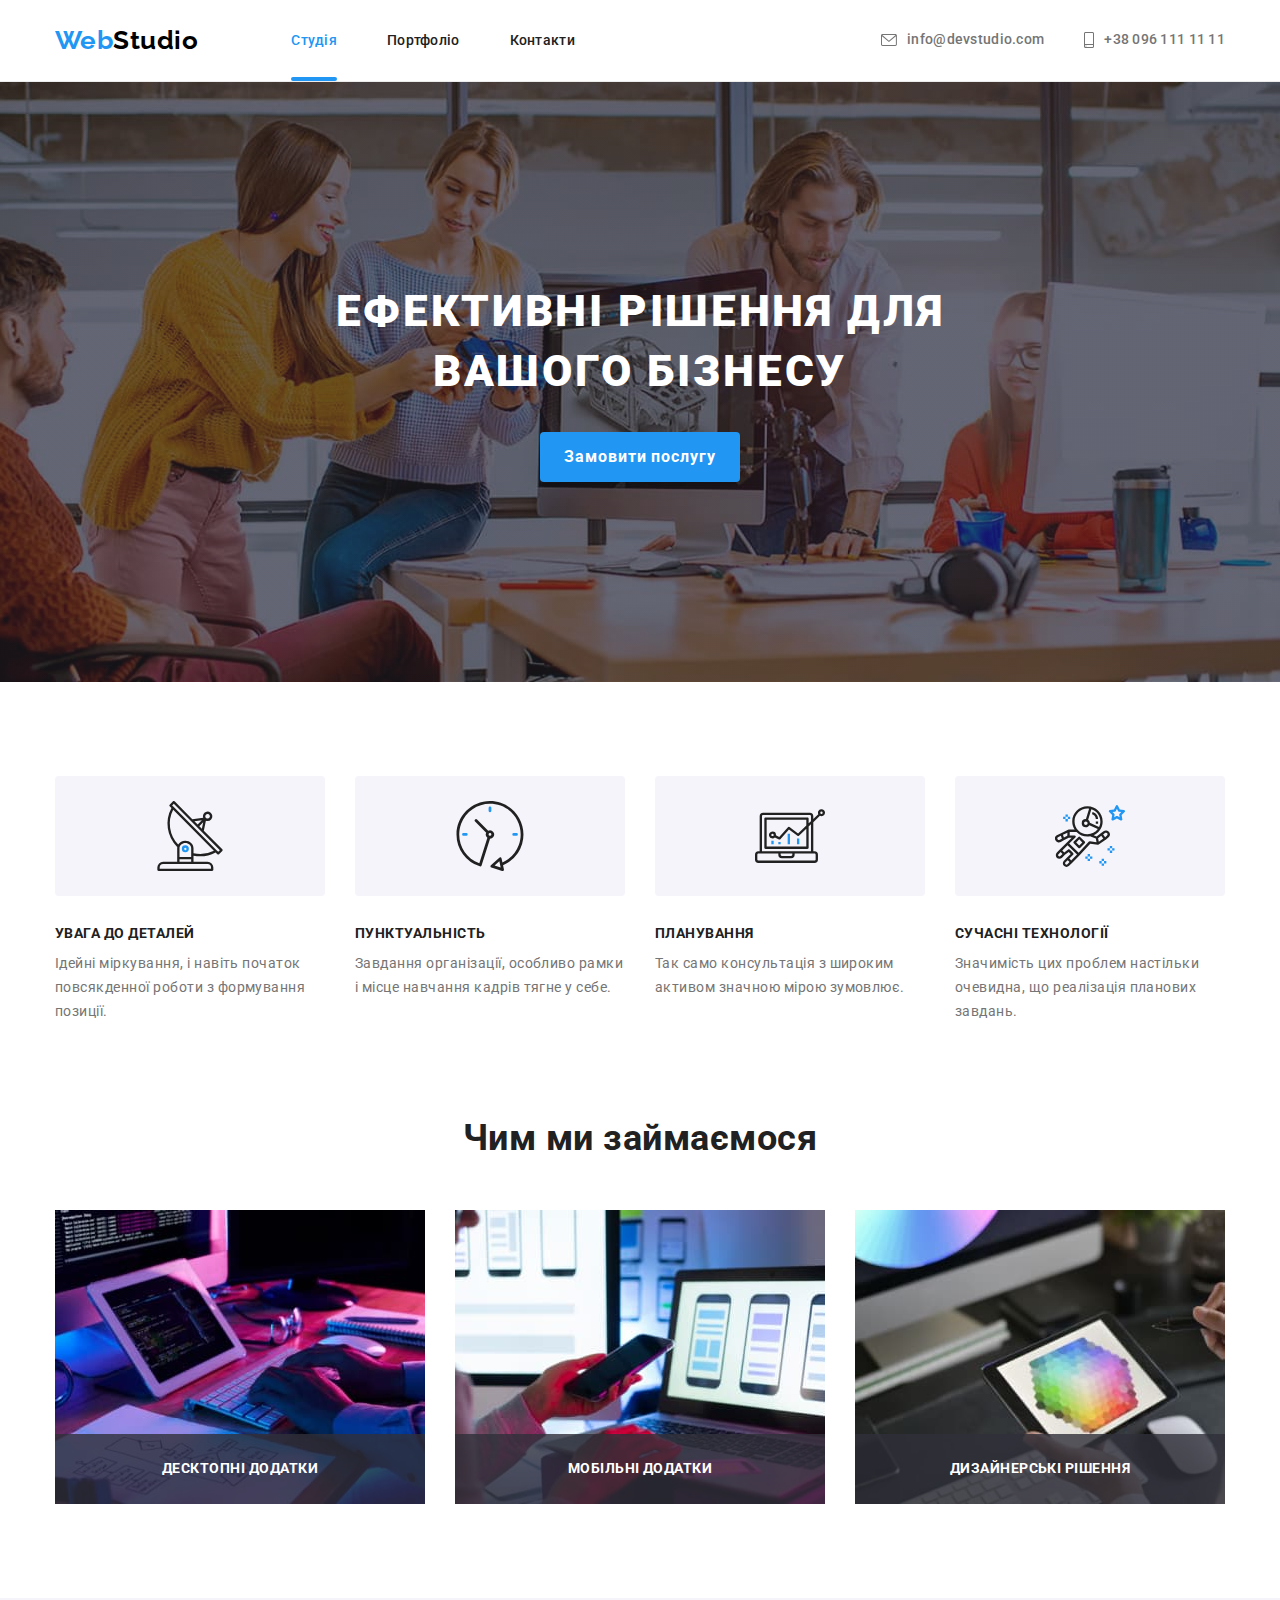
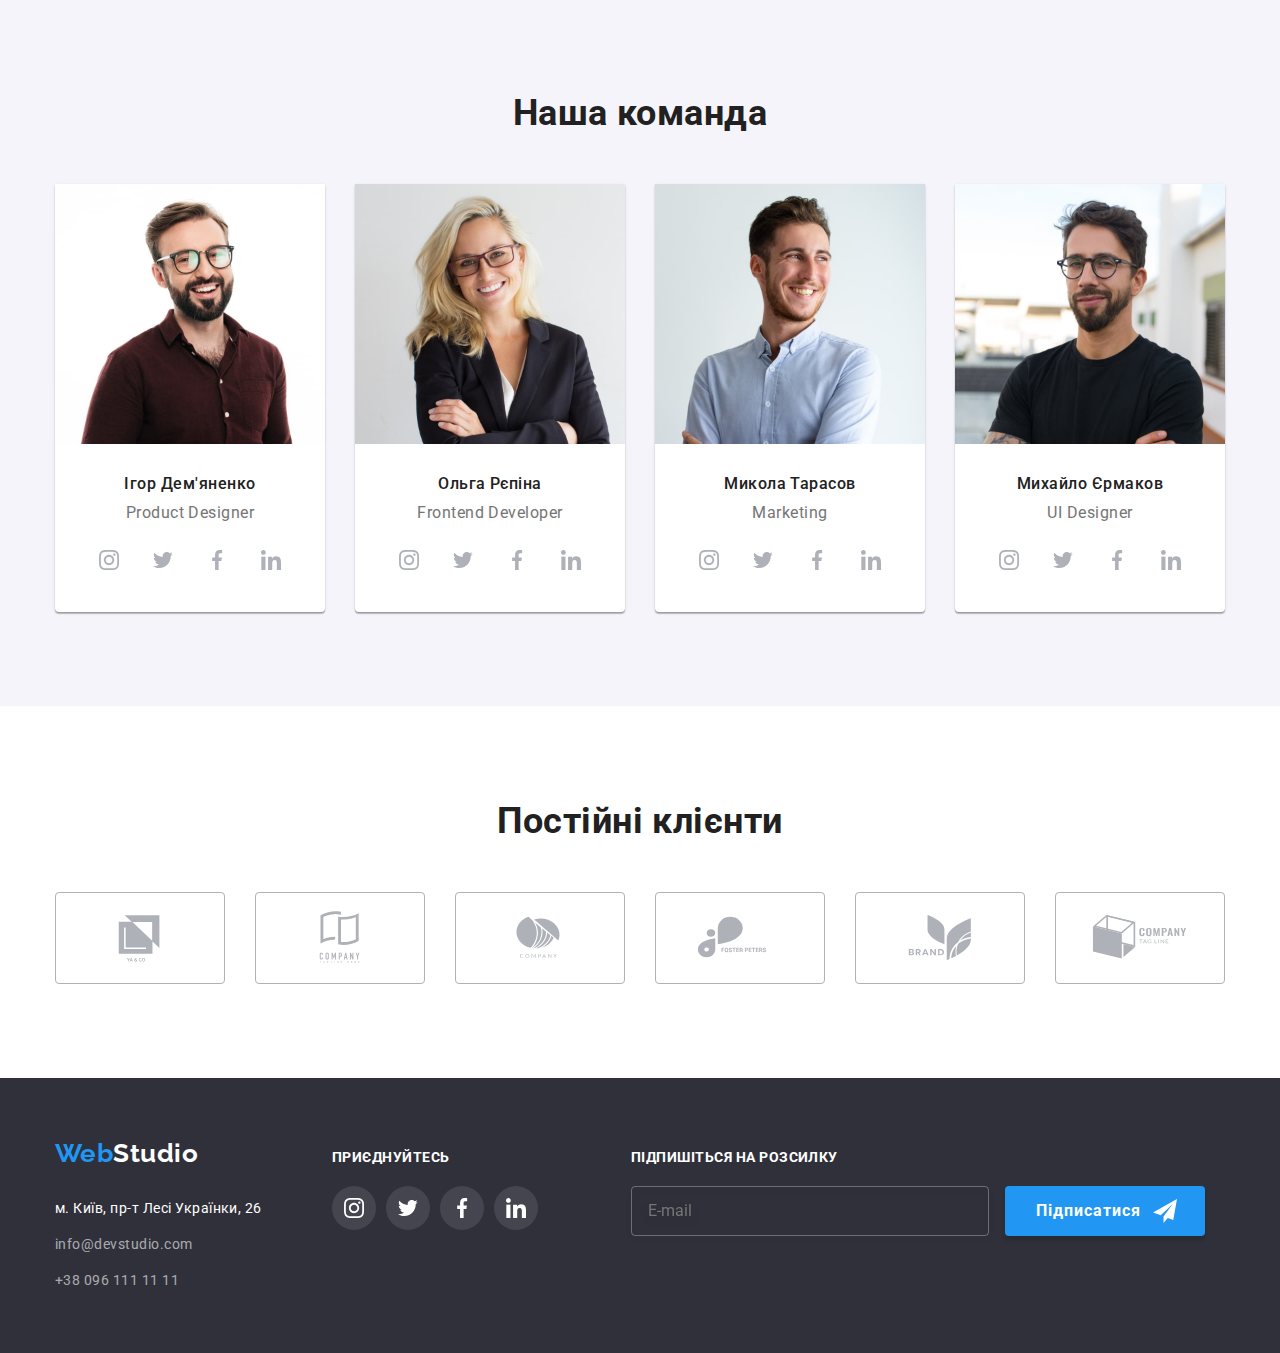
==== index.html @ ebb5742d "Initial commit" ====
<!DOCTYPE html>
<html lang="uk">
  <head>
    <meta charset="UTF-8" />
    <meta http-equiv="X-UA-Compatible" content="IE=edge" />
    <meta name="viewport" content="width=device-width, initial-scale=1.0" />
    <title>WebStudio</title>
    <link
      href="https://fonts.googleapis.com/css2?family=Raleway:wght@700&family=Roboto:wght@400;500;700;900&display=swap"
      rel="stylesheet"
    />
    <link
      rel="stylesheet"
      href="https://cdnjs.cloudflare.com/ajax/libs/modern-normalize/1.1.0/modern-normalize.min.css"
    />
    <link rel="stylesheet" href="./CSS/styles.css" />
  </head>

  <body>
    <!--Шапка сайту-->
    <header class="page-header">
      <div class="container main-nav">
        <!-- Навігація -->
        <nav class="header-nav">
          <a href="./index.html" lang="en" class="logo-header"
            ><span class="logo-Web">Web</span>Studio</a
          >
          <ul class="site-nav list">
            <li class="site-nav-item">
              <a href="./index.html" class="link current">Студія</a>
            </li>
            <li class="site-nav-item">
              <a href="./portfolio.html" class="link">Портфоліо</a>
            </li>
            <li class="site-nav-item"><a href="#" class="link">Контакти</a></li>
          </ul>
        </nav>

        <!-- Контакти -->
        <ul class="contacts-nav list">
          <li class="contacts-nav-item">
            <a href="mailto:info@devstudio.com" class="contacts-link link">
              <svg width="16" height="12" class="envelope-svg">
                <use href="./images/icons.svg#icon-envelope-hover"></use>
              </svg>
              info@devstudio.com
            </a>
          </li>
          <li class="contacts-nav-item">
            <a href="tel:+380961111111" class="contacts-link link">
              <svg width="10" height="16" class="smartphone-svg">
                <use href="./images/icons.svg#icon-smartphone"></use>
              </svg>
              +38 096 111 11 11</a
            >
          </li>
        </ul>
      </div>
    </header>

    <main>
      <!--Секція hero-->
      <section class="hero">
        <h1 class="hero-title">Ефективні рішення для вашого бізнесу</h1>
        <button type="button" class="hero-btn" data-modal-open>
          Замовити послугу
        </button>
        <!-- Модалка -->
        <div class="backdrop is-hidden" data-modal>
          <div class="modal">
            <button type="button" class="btn-close" data-modal-close>
              <svg class="btn-close-svg">
                <use href="./images/icons.svg#icon-close-black"></use>
              </svg>
            </button>
            <b class="form-title">Залиште свої дані, ми вам передзвонимо</b>
            <form class="request-form">
              <label class="form-field">
                <span class="form-subtitle">Ім'я</span>
                <input type="text" class="form-area" name="name" />
                <svg class="form-svg">
                  <use href="./images/icons.svg#icon-person"></use>
                </svg>
              </label>

              <label class="form-field">
                <span class="form-subtitle">Телефон</span>
                <input type="tel" class="form-area" name="tel" />
                <svg class="form-svg">
                  <use href="./images/icons.svg#icon-phone"></use>
                </svg>
              </label>

              <label class="form-field">
                <span class="form-subtitle">Пошта</span>
                <input type="email" class="form-area" name="email" />
                <svg class="form-svg">
                  <use href="./images/icons.svg#icon-email"></use>
                </svg>
              </label>

              <label class="form-field-comment">
                <span class="form-subtitle">Коментар</span>
                <textarea
                  name="comment"
                  rows="8"
                  placeholder="Введіть текст"
                  class="form-comment"
                ></textarea>
              </label>

              <label class="form-field-consent">
                <input
                  type="checkbox"
                  name="checkbox"
                  class="checkbox"
                  value="consent"
                />
                <svg class="checkbox-svg">
                  <use href="./images/icons.svg#icon-check"></use>
                </svg>

                <span class="consent-text"
                  >Погоджуюся з розсилкою та приймаю&nbsp;
                  <a href="#">Умови договору</a>
                </span>
              </label>
              <button type="submit" class="form-btn">Відправити</button>
            </form>
          </div>
        </div>
      </section>

      <!--Секція особливості-->
      <section class="section-features">
        <div class="container">
          <h2 class="visually-hidden">Особливості</h2>
          <ul class="features list">
            <li class="features-items">
              <div class="box antenna-icon">
                <h3 class="features-title">Увага до деталей</h3>
                <p class="features-descr">
                  Ідейні міркування, і навіть початок повсякденної роботи з
                  формування позиції.
                </p>
              </div>
            </li>

            <li class="features-items">
              <div class="box clock-icon">
                <h3 class="features-title">Пунктуальність</h3>
                <p class="features-descr">
                  Завдання організації, особливо рамки і місце навчання кадрів
                  тягне у себе.
                </p>
              </div>
            </li>
            <li class="features-items">
              <div class="box diagram-icon">
                <h3 class="features-title">Планування</h3>
                <p class="features-descr">
                  Так само консультація з широким активом значною мірою
                  зумовлює.
                </p>
              </div>
            </li>
            <li class="features-items">
              <div class="box astronaut-icon">
                <h3 class="features-title">Сучасні технології</h3>
                <p class="features-descr">
                  Значимість цих проблем настільки очевидна, що реалізація
                  планових завдань.
                </p>
              </div>
            </li>
          </ul>
        </div>
      </section>
      <!--Секція чим ми займаємося-->
      <section class="section-actions">
        <div class="container">
          <h2 class="section-title">Чим ми займаємося</h2>
          <ul class="list actions">
            <li class="img-actions">
              <div class="actions-img">
                <img
                  src="./images/desktop_app.jpeg"
                  alt="десктопні додатки"
                  width="370"
                />
                <p class="actions-descr">Десктопні додатки</p>
              </div>
            </li>
            <li class="img-actions">
              <div class="actions-img">
                <img
                  src="./images/mobile_app.jpeg"
                  alt="мобільні додатки"
                  width="370"
                />
                <p class="actions-descr">Мобільні додатки</p>
              </div>
            </li>
            <li class="img-actions">
              <div class="actions-img">
                <img
                  src="./images/design_solutions.jpeg"
                  alt="дизайнерські рішення"
                  width="370"
                />
                <p class="actions-descr">Дизайнерські рішення</p>
              </div>
            </li>
          </ul>
        </div>
      </section>

      <!--Секція наша команда-->
      <section class="section-team">
        <div class="container">
          <h2 class="section-title">Наша команда</h2>
          <ul class="list team">
            <li class="team-item">
              <img
                src="./images/ihor.jpeg"
                alt="Портрет Ігора Дем'яненко"
                width="270"
              />
              <div class="team-text">
                <h3 class="team-title">Ігор Дем'яненко</h3>
                <p class="team-descr" lang="en">Product Designer</p>

                <ul class="team-list list">
                  <li class="team-list-item">
                    <a
                      href="#"
                      target="_blank"
                      rel="noreferrer noopener"
                      class="team-link"
                    >
                      <svg class="team-icon" width="20" height="20">
                        <use href="./images/icons.svg#icon-instagram"></use>
                      </svg>
                    </a>
                  </li>
                  <li class="team-list-item">
                    <a
                      href="#"
                      target="_blank"
                      rel="noreferrer noopener"
                      class="team-link"
                    >
                      <svg class="team-icon" width="20" height="20">
                        <use href="./images/icons.svg#icon-twitter"></use>
                      </svg>
                    </a>
                  </li>
                  <li class="team-list-item">
                    <a
                      href="#"
                      target="_blank"
                      rel="noreferrer noopener"
                      class="team-link"
                    >
                      <svg class="team-icon" width="20" height="20">
                        <use href="./images/icons.svg#icon-facebook"></use>
                      </svg>
                    </a>
                  </li>
                  <li class="team-list-item">
                    <a
                      href="#"
                      target="_blank"
                      rel="noreferrer noopener"
                      class="team-link"
                    >
                      <svg class="team-icon" width="20" height="20">
                        <use href="./images/icons.svg#icon-linkedin"></use>
                      </svg>
                    </a>
                  </li>
                </ul>
              </div>
            </li>
            <li class="team-item">
              <img
                src="./images/olha.jpeg"
                alt="портрет Ольги Рєпіної"
                width="270"
              />
              <div class="team-text">
                <h3 class="team-title">Ольга Рєпіна</h3>
                <p class="team-descr" lang="en">Frontend Developer</p>
                <ul class="team-list list">
                  <li class="team-list-item">
                    <a
                      href="#"
                      target="_blank"
                      rel="noreferrer noopener"
                      class="team-link"
                    >
                      <svg class="team-icon" width="20" height="20">
                        <use href="./images/icons.svg#icon-instagram"></use>
                      </svg>
                    </a>
                  </li>
                  <li class="team-list-item">
                    <a
                      href="#"
                      target="_blank"
                      rel="noreferrer noopener"
                      class="team-link"
                    >
                      <svg class="team-icon" width="20" height="20">
                        <use href="./images/icons.svg#icon-twitter"></use>
                      </svg>
                    </a>
                  </li>
                  <li class="team-list-item">
                    <a
                      href="#"
                      target="_blank"
                      rel="noreferrer noopener"
                      class="team-link"
                    >
                      <svg class="team-icon" width="20" height="20">
                        <use href="./images/icons.svg#icon-facebook"></use>
                      </svg>
                    </a>
                  </li>
                  <li class="team-list-item">
                    <a
                      href="#"
                      target="_blank"
                      rel="noreferrer noopener"
                      class="team-link"
                    >
                      <svg class="team-icon" width="20" height="20">
                        <use href="./images/icons.svg#icon-linkedin"></use>
                      </svg>
                    </a>
                  </li>
                </ul>
              </div>
            </li>
            <li class="team-item">
              <img
                src="./images/mykola.jpeg"
                alt="портрет Миколи Тарасова"
                width="270"
              />
              <div class="team-text">
                <h3 class="team-title">Микола Тарасов</h3>
                <p class="team-descr" lang="en">Marketing</p>
                <ul class="team-list list">
                  <li class="team-list-item">
                    <a
                      href="#"
                      target="_blank"
                      rel="noreferrer noopener"
                      class="team-link"
                    >
                      <svg class="team-icon" width="20" height="20">
                        <use href="./images/icons.svg#icon-instagram"></use>
                      </svg>
                    </a>
                  </li>
                  <li class="team-list-item">
                    <a
                      href="#"
                      target="_blank"
                      rel="noreferrer noopener"
                      class="team-link"
                    >
                      <svg class="team-icon" width="20" height="20">
                        <use href="./images/icons.svg#icon-twitter"></use>
                      </svg>
                    </a>
                  </li>
                  <li class="team-list-item">
                    <a
                      href="#"
                      target="_blank"
                      rel="noreferrer noopener"
                      class="team-link"
                    >
                      <svg class="team-icon" width="20" height="20">
                        <use href="./images/icons.svg#icon-facebook"></use>
                      </svg>
                    </a>
                  </li>
                  <li class="team-list-item">
                    <a
                      href="#"
                      target="_blank"
                      rel="noreferrer noopener"
                      class="team-link"
                    >
                      <svg class="team-icon" width="20" height="20">
                        <use href="./images/icons.svg#icon-linkedin"></use>
                      </svg>
                    </a>
                  </li>
                </ul>
              </div>
            </li>
            <li class="team-item">
              <img
                src="./images/mykhailo.jpeg"
                alt="портрет Михайла Єрмакова"
                width="270"
              />
              <div class="team-text">
                <h3 class="team-title">Михайло Єрмаков</h3>
                <p class="team-descr" lang="en">UI Designer</p>
                <ul class="team-list list">
                  <li class="team-list-item">
                    <a
                      href="#"
                      target="_blank"
                      rel="noreferrer noopener"
                      class="team-link"
                    >
                      <svg class="team-icon" width="20" height="20">
                        <use href="./images/icons.svg#icon-instagram"></use>
                      </svg>
                    </a>
                  </li>
                  <li class="team-list-item">
                    <a
                      href="#"
                      target="_blank"
                      rel="noreferrer noopener"
                      class="team-link"
                    >
                      <svg class="team-icon" width="20" height="20">
                        <use href="./images/icons.svg#icon-twitter"></use>
                      </svg>
                    </a>
                  </li>
                  <li class="team-list-item">
                    <a
                      href="#"
                      target="_blank"
                      rel="noreferrer noopener"
                      class="team-link"
                    >
                      <svg class="team-icon" width="20" height="20">
                        <use href="./images/icons.svg#icon-facebook"></use>
                      </svg>
                    </a>
                  </li>
                  <li class="team-list-item">
                    <a
                      href="#"
                      target="_blank"
                      rel="noreferrer noopener"
                      class="team-link"
                    >
                      <svg class="team-icon" width="20" height="20">
                        <use href="./images/icons.svg#icon-linkedin"></use>
                      </svg>
                    </a>
                  </li>
                </ul>
              </div>
            </li>
          </ul>
        </div>
      </section>

      <!--Секція постійні клієнти-->
      <section class="section-clients">
        <div class="container">
          <h2 class="section-title">Постійні клієнти</h2>
          <ul class="clients-list">
            <li class="client-item">
              <a
                href="#"
                target="_blank"
                rel="noreferrer noopener"
                class="client-icon"
              >
                <svg width="106" height="60" class="client-svg">
                  <use href="./images/icons.svg#icon-company-1"></use>
                </svg>
              </a>
            </li>
            <li class="client-item">
              <a
                href="#"
                target="_blank"
                rel="noreferrer noopener"
                class="client-icon"
              >
                <svg width="106" height="60" class="client-svg">
                  <use href="./images/icons.svg#icon-company-2"></use>
                </svg>
              </a>
            </li>
            <li class="client-item">
              <a
                href="#"
                target="_blank"
                rel="noreferrer noopener"
                class="client-icon"
              >
                <svg width="106" height="60" class="client-svg">
                  <use href="./images/icons.svg#icon-company-3"></use>
                </svg>
              </a>
            </li>
            <li class="client-item">
              <a
                href="#"
                target="_blank"
                rel="noreferrer noopener"
                class="client-icon"
              >
                <svg width="106" height="60" class="client-svg">
                  <use href="./images/icons.svg#icon-company-4"></use>
                </svg>
              </a>
            </li>
            <li class="client-item">
              <a href="#" class="client-icon">
                <svg width="106" height="60" class="client-svg">
                  <use href="./images/icons.svg#icon-company-5"></use>
                </svg>
              </a>
            </li>
            <li class="client-item">
              <a
                href="#"
                target="_blank"
                rel="noreferrer noopener"
                class="client-icon"
              >
                <svg width="106" height="60" class="client-svg">
                  <use href="./images/icons.svg#icon-company-6"></use>
                </svg>
              </a>
            </li>
          </ul>
        </div>
      </section>
    </main>

    <!--ФУТЕР-->
    <footer class="section-footer">
      <div class="container footer">
        <div class="footer-address">
          <a href="./index.html" lang="en" class="logo-footer">
            <span class="logo-Web">Web</span
            ><span class="logo-studio">Studio</span>
          </a>
          <!-- Футер адреса -->
          <address>
            <ul class="address list">
              <li class="list-address">
                <a
                  href="https://goo.gl/maps/CPtrU1FHBa2aNyZL9"
                  target="_blank"
                  rel="noopener noreferrer nofollow"
                  class="address-map"
                  >м. Київ, пр-т Лесі Українки, 26
                </a>
              </li>
              <li class="list-address">
                <a href="mailto:info@devstudio.com" class="address-contacts">
                  info@devstudio.com
                </a>
              </li>
              <li class="list-address">
                <a href="tel:+380961111111" class="address-contacts">
                  +38 096 111 11 11
                </a>
              </li>
            </ul>
          </address>
        </div>

        <!-- Футер соцмережі -->
        <div class="footer-social">
          <h3 class="footer-title">приєднуйтесь</h3>
          <ul class="footer-list list">
            <li class="footer-list-item">
              <a
                href="#"
                target="_blank"
                rel="noreferrer noopener"
                class="footer-link"
              >
                <svg class="footer-icon" width="20" height="20">
                  <use href="./images/icons.svg#icon-instagram"></use>
                </svg>
              </a>
            </li>
            <li class="footer-list-item">
              <a
                href="#"
                target="_blank"
                rel="noreferrer noopener"
                class="footer-link"
              >
                <svg class="footer-icon" width="20" height="20">
                  <use href="./images/icons.svg#icon-twitter"></use>
                </svg>
              </a>
            </li>
            <li class="footer-list-item">
              <a
                href="#"
                target="_blank"
                rel="noreferrer noopener"
                class="footer-link"
              >
                <svg class="footer-icon" width="20" height="20">
                  <use href="./images/icons.svg#icon-facebook"></use>
                </svg>
              </a>
            </li>
            <li class="footer-list-item">
              <a
                href="#"
                target="_blank"
                rel="noreferrer noopener"
                class="footer-link"
              >
                <svg class="footer-icon" width="20" height="20">
                  <use href="./images/icons.svg#icon-linkedin"></use>
                </svg>
              </a>
            </li>
          </ul>
        </div>
        <!-- Футер підписка -->
        <div class="footer-subscription">
          <b class="footer-title">Підпишіться на розсилку</b>
          <form class="footer-form">
            <label for="email" class="form-email"></label>
            <input
              type="email"
              name="email"
              placeholder="E-mail"
              id="email"
              class="form-input"
            />
            <button type="submit" class="footer-btn">
              Підписатися
              <svg>
                <use href="./images/icons.svg#icon-icon"></use>
              </svg>
            </button>
          </form>
        </div>
      </div>
    </footer>
    <script src="./js/modal.js"></script>
  </body>
</html>
---- CSS/styles.css ----
/* колір основного тексту #757575 */
/* колір тексту заголовків #212121 */

/* білий #FFFFFF */
/* акцент  #2196F3 */

/* колір в футері rgba(255, 255, 255, 0.6);*/
/* активна кнопка герой #188CE8 */
/* основний бекграунд #F5F5F5 */
/* вторичний бекграунд #F5F4FA */

/* футер і герой #2F303A */
/* бекграунд в герой #C4C4C4 */
/* бекграунд соцмереж в футері rgba(255, 255, 255, 0.1);*/

/* backdrop: rgba(0, 0, 0, 0.2); */

/* час переходу для ховер і фокус 250ms */
/* cubic-bezier для ховер і фокус (0.4, 0, 0.2, 1) */

:root {
  --primary-text-color: #757575;
  --title-text-color: #212121;
  --accent-color: #2196f3;
  --white-color: #ffffff;
  --black-color: #000000;
  --address-color: rgba(255, 255, 255, 0.6);
  --secondary-bg-color: #f5f4fa;
  --hero-and-footer-bg: #2f303a;
  --btn-active: #188ce8;
  --link-bc--: #afb1b8;
  --socials-footer-bg: rgba(255, 255, 255, 0.1);
  --hero-bg: #c4c4c4;
  --backdrop: rgba(0, 0, 0, 0.2);

  --transition-time-hover-focus: 250ms;
}

body {
  margin: 0;

  font-family: Roboto, system-ui;
  font-style: normal;
  font-weight: 400;
  letter-spacing: 0.03em;

  color: var(--primary-text-color);
}
img {
  display: block;
  max-width: 100%;
  height: auto;
}

a {
  text-decoration: none;
  color: inherit;
}

.list {
  padding: 0;
  margin: 0;

  list-style: none;
}

.container {
  margin-bottom: 0;
  margin-left: auto;
  margin-right: auto;
  width: 1200px;
  padding-left: 15px;
  padding-right: 15px;
}

h1,
h2,
h3,
p {
  margin-top: 0;
}

/*  ---------- Лого ----------  */
.logo-header {
  margin-right: 93px;
  padding: 25px 0;

  font-family: Raleway, sans-serif;
  font-weight: 700;
  font-size: 26px;
  line-height: 1.19;
  color: var(--black-color);
}
.logo-Web {
  color: var(--accent-color);
}
.logo-studio {
  color: var(--white-color);
}

.visually-hidden {
  position: absolute;
  white-space: nowrap;
  width: 1px;
  height: 1px;
  overflow: hidden;
  border: 0;
  padding: 0;
  clip: rect(0 0 0 0);
  clip-path: inset(50%);
  margin: -1px;
}

/*  ---------- Шапка сайту ---------- */
.page-header {
  border-bottom: 1px solid #ececec;
}
.main-nav {
  display: flex;
  margin-top: 0;
  margin-bottom: 0;
}

.header-nav {
  display: flex;
  align-items: center;
}

.link {
  padding: 32px 0;
}

/*  ---------- Сайт навігація ----------  */
.site-nav {
  display: flex;
}

.site-nav-item:not(:last-child) {
  margin-right: 50px;
}

.site-nav .link {
  position: relative;

  font-weight: 500;
  font-size: 14px;
  line-height: 1.14;
  letter-spacing: 0.02em;
  color: var(--title-text-color);

  transition: color var(--transition-time-hover-focus)
    cubic-bezier(0.4, 0, 0.2, 1);
}

.site-nav .link.current::after {
  content: "";
  position: absolute;

  display: block;
  width: 100%;
  height: 4px;
  border-radius: 2px;
  bottom: -1px;

  background-color: var(--accent-color);
}

.site-nav .link:hover,
.site-nav .link:focus {
  color: var(--accent-color);
}

.site-nav .link.current {
  color: var(--accent-color);
}
.contacts-nav {
  position: relative;
}

/*  ---------- Контакти навігація ----------  */

.contacts-nav {
  display: flex;
  align-items: center;
  margin-left: auto;
}

.contacts-nav-item:not(:last-child) {
  margin-right: 40px;
}

.contacts-nav .link {
  color: var(--primary-text-color);
  font-weight: 500;
  font-size: 14px;
  line-height: 1.14;
  letter-spacing: 0.02em;

  transition: color var(--transition-time-hover-focus)
    cubic-bezier(0.4, 0, 0.2, 1);
}

.contacts-nav .link:hover,
.contacts-nav .link:focus {
  color: var(--accent-color);
}

.contacts-link {
  display: inline-flex;
  align-items: center;
  font-weight: 500;
  letter-spacing: 0.02em;
  color: var(--secondary-text-color);
  padding-top: 32px;
  padding-bottom: 32px;
  fill: currentColor;
}
.contacts-link:hover,
.contacts-link:focus {
  color: var(--accent-color);
}
.envelope-svg {
  margin-right: 10px;
  width: 16px;
  height: 12px;
}
.smartphone-svg {
  margin-right: 10px;
  width: 10px;
  height: 16px;
}
/* ---------- hero ---------- */

.hero {
  padding: 200px;
  max-width: 1600px;
  margin-right: auto;
  margin-left: auto;

  background-color: var(--hero-bg);

  text-align: center;

  background-image: linear-gradient(
      to top,
      rgba(47, 48, 58, 0.4),
      rgba(47, 48, 58, 0.4)
    ),
    url(../images/hero-bg.jpeg);
  background-repeat: no-repeat;
  background-position: center;
  background-size: cover;
}
.hero-title {
  margin-bottom: 30px;
  margin: auto;

  max-width: 696px;
  font-weight: 900;
  font-size: 44px;
  line-height: 1.36;
  text-align: center;
  letter-spacing: 0.06em;
  text-transform: uppercase;

  color: var(--white-color);
}
.hero-btn {
  margin-top: 30px;
  border-radius: 4px;
  padding: 10px 24px;
  min-width: 67px;

  font-family: Roboto, system-ui;
  font-weight: 700;
  font-size: 16px;
  line-height: 1.88;
  letter-spacing: 0.06em;
  cursor: pointer;

  transition: background-color var(--transition-time-hover-focus)
    cubic-bezier(0.4, 0, 0.2, 1);

  border: 0;
  border-radius: 4px;
  box-shadow: 0px 4px 4px rgba(0, 0, 0, 0.15);

  color: var(--white-color);
  background-color: var(--accent-color);
}
.hero-btn:hover,
.hero-btn:focus {
  background-color: var(--btn-active);
}

.btn-close {
  position: absolute;
  top: 8px;
  right: 8px;
  width: 30px;
  height: 30px;

  padding: 6px;

  border: 1px solid rgba(0, 0, 0, 0.1);
  border-radius: 50%;
  cursor: pointer;

  background-color: var(--white-color);
  fill: var(--black-color);
}

.btn-close:hover,
.btn-close:focus {
  fill: var(--accent-color);
}

.btn-close-svg {
  position: absolute;
  width: 18px;
  height: 18px;
  top: 50%;
  transform: translate(-50%, -50%);
}

.backdrop {
  position: fixed;
  top: 0;
  left: 0;

  width: 100%;
  height: 100%;

  opacity: 1;
  transition: visibility 250ms cubic-bezier(0.4, 0, 0.2, 1),
    opacity 250ms cubic-bezier(0.4, 0, 0.2, 1);
  visibility: visible;

  background-color: var(--backdrop);
}
.backdrop.is-hidden {
  visibility: hidden;
  opacity: 0;
  pointer-events: none;
}
.backdrop.is-hidden .modal {
  transform: translate(-50%, -50%) scale(0.9);
}
.modal {
  position: absolute;
  top: 50%;
  left: 50%;
  transform: translate(-50%, -50%) scale(1);

  transition: transform 250ms cubic-bezier(0.4, 0, 0.2, 1);
  min-width: 528px;
  min-height: 581px;

  padding: 40px;

  background: var(--white-color);
}

.form-title {
  display: inline-block;
  margin-bottom: 12px;
  font-weight: 700;
  font-size: 20px;
  line-height: 1.15;
  text-align: center;
  letter-spacing: 0.03em;

  color: #212121;
}

.request-form {
  display: flex;
  flex-direction: column;

  align-items: flex-start;
}

.form-subtitle {
  margin-bottom: 4px;
  font-size: 12px;
  line-height: 1.17;
  letter-spacing: 0.01em;
}

.form-area {
  width: 448px;
  height: 40px;

  padding-left: 42px;

  border: 1px solid rgba(33, 33, 33, 0.2);
  border-radius: 4px;

  cursor: pointer;
}

.form-field:focus-within > .form-area,
.form-field:focus-within > .form-svg,
.form-field-comment:focus-within > .form-comment {
  fill: var(--accent-color);
  outline: none;

  border-color: var(--accent-color);
}

.form-field {
  position: relative;

  display: flex;
  flex-direction: column;
  align-items: flex-start;

  margin-bottom: 10px;
}

.form-svg {
  position: absolute;

  top: 50%;
  left: 15px;

  width: 18px;
  height: 18px;
}
.form-field-comment {
  display: flex;
  flex-direction: column;
  align-items: flex-start;

  margin-bottom: 20px;
}
.form-comment {
  resize: none;
  width: 448px;
  height: 120px;

  padding: 12px 16px;

  border: 1px solid rgba(33, 33, 33, 0.2);
  border-radius: 4px;
}

.form-comment::placeholder {
  font-size: 12px;
  line-height: 1.17;
  letter-spacing: 0.01em;
  color: rgba(117, 117, 117, 0.5);
}
.form-field-consent {
  display: flex;
  justify-content: center;
  align-items: center;

  margin-left: auto;
  margin-right: auto;

  margin-bottom: 30px;
}

.form-consent input[type="checkbox"] {
  cursor: pointer;
}
.consent-text {
  display: flex;
  justify-content: center;
  align-items: center;

  font-size: 14px;
  line-height: 1.71;
}

.form-field-consent a {
  text-decoration: underline;
  cursor: pointer;

  color: var(--accent-color);
}

.checkbox {
  position: absolute;
  white-space: nowrap;
  width: 1px;
  height: 1px;
  overflow: hidden;
  border: 0;
  padding: 0;
  clip: rect(0 0 0 0);
  clip-path: inset(50%);
  margin: -1px;
}
.checkbox-svg {
  width: 16px;
  height: 15px;
  fill: var(--primary-white-color);
  border: 2px solid var(--primary-text-color);
  border-radius: 2px;

  transition: background-color 250ms cubic-bezier(0.4, 0, 0.2, 1);
}

.checkbox-svg {
  width: 16px;
  height: 15px;
  margin-right: 8.38px;

  border: 2px solid #212121;
  border-radius: 4px;

  fill: var(--white-color);
  transition: background-color 250ms cubic-bezier(0.4, 0, 0.2, 1);
}
.checkbox:checked + .checkbox-svg {
  background-color: var(--accent-color);
  border-color: var(--accent-color);
}

.form-btn {
  padding: 10px 52px;
  min-width: 200px;
  min-height: 50px;

  margin-left: auto;
  margin-right: auto;

  justify-content: center;
  align-items: center;

  font-weight: 700;
  font-size: 16px;
  line-height: 1.88;
  letter-spacing: 0.06em;
  cursor: pointer;

  transition: background-color var(--transition-time-hover-focus)
    cubic-bezier(0.4, 0, 0.2, 1);

  border: 0;
  border-radius: 4px;
  box-shadow: 0px 4px 4px rgba(0, 0, 0, 0.15);

  color: var(--white-color);
  background-color: var(--accent-color);
}

.form-btn:hover,
.form-btn:focus {
  background-color: var(--btn-active);
}

/*  ---------- Наші переваги ----------  */
.section-features {
  padding: 94px 0px;
}
.features {
  display: flex;
}

.features-items:not(:last-child) {
  margin-right: 30px;
}
.features-items {
  width: 270px;
  margin-left: 0;
}

.features-title {
  margin-bottom: 10px;

  color: var(--title-text-color);
  font-weight: 700;
  font-size: 14px;
  line-height: 1.14;
  text-transform: uppercase;
}

.features-descr {
  margin-bottom: 0;

  font-size: 14px;
  line-height: 1.71;
}

.box::before {
  content: "";
  display: block;

  width: 270px;
  height: 120px;
  margin-bottom: 30px;
  background-color: var(--secondary-bg-color);
  border-radius: 4px;

  background-repeat: no-repeat;
  background-position: center;
}

.antenna-icon::before {
  background-image: url(../images/antenna.svg);
}

.clock-icon::before {
  background-image: url(../images/clock.svg);
}

.diagram-icon::before {
  background-image: url(../images/diagram.svg);
}

.astronaut-icon::before {
  background-image: url(../images/astronaut.svg);
}
/*  ---------- Чим ми займаємося ---------- */

.section-actions {
  padding-bottom: 94px;
}
.actions {
  display: flex;
}
.img-actions:not(:last-child) {
  margin-right: 30px;
}

.section-title {
  margin-bottom: 50px;

  color: var(--title-text-color);
  font-weight: 700;
  font-size: 36px;
  line-height: 1.17;
  text-align: center;
}

.img-actions {
  position: relative;
}

.actions-descr {
  position: absolute;
  bottom: 0px;
  left: 0;

  display: flex;
  margin: 0;

  width: 100%;
  height: 70px;

  font-weight: 700;
  font-size: 14px;
  line-height: 1.14;
  text-transform: uppercase;

  justify-content: center;
  align-items: center;

  color: var(--white-color);
  background-color: rgba(47, 48, 58, 0.8);
}
/* ----------  Наша команда  ---------- */
.section-team {
  padding: 94px 0;
}

.team {
  display: flex;
}

.section-team {
  background-color: var(--secondary-bg-color);
}

.section-team .container {
  margin-bottom: 0;
}

.team-title {
  margin-bottom: 50px;
}
.team-text {
  padding: 30px 0;
}
.team-title {
  margin-bottom: 10px;

  color: var(--title-text-color);
  font-weight: 500;
  font-size: 16px;
  line-height: 1.19;
  text-align: center;
}

.team-descr {
  margin-top: 0;
  margin-bottom: 0;

  font-size: 16px;
  line-height: 1.19;
  text-align: center;
}

.team-item {
  background-color: var(--white-color);
  box-shadow: 0px 1px 3px rgba(0, 0, 0, 0.12), 0px 1px 1px rgba(0, 0, 0, 0.14),
    0px 2px 1px rgba(0, 0, 0, 0.2);
  border-radius: 0px 0px 4px 4px;
}
.team-item:not(:last-child) {
  margin-right: 30px;
}

.team-list {
  display: flex;
  padding: 0px;
  align-items: center;
  justify-content: center;
  gap: 10px;
  margin-top: 16px;
}

.team-list-item {
  border-radius: 50%;
  border-color: var(--accent-color);
  flex-basis: calc ((100% - 3 * 10px) / 4);
}

.team-link {
  padding: 0px;
  margin: 0px;
  display: flex;
  align-items: center;
  justify-content: center;
  width: 44px;
  height: 44px;
  border-radius: 50%;

  transition: fill var(--transition-time-hover-focus)
      cubic-bezier(0.4, 0, 0.2, 1),
    background-color var(--transition-time-hover-focus)
      cubic-bezier(0.4, 0, 0.2, 1);

  fill: var(--link-bc--);
}
.team-link:hover,
.team-link:focus {
  fill: var(--white-color);
  background-color: var(--accent-color);
}

/*  ---------- ПОРТФОЛІО  ---------- */

/*  ------ кнопка  ------ */

.section-portfolio {
  padding: 94px 0px 94px;
}
.portfolio-btn-list {
  display: flex;
  margin-bottom: 50px;
  justify-content: center;
}

.portfolio-btn-item:not(:last-child) {
  margin-right: 8px;
}

.portfolio-btn {
  color: var(--title-text-color);
  background-color: var(--secondary-bg-color);
  font-family: Roboto, system-ui;
  font-weight: 500;
  font-size: 16px;
  line-height: 1.62;
  cursor: pointer;

  transition: color var(--transition-time-hover-focus)
      cubic-bezier(0.4, 0, 0.2, 1),
    background-color var(--transition-time-hover-focus)
      cubic-bezier(0.4, 0, 0.2, 1),
    box-shadow var(--transition-time-hover-focus) cubic-bezier(0.4, 0, 0.2, 1);

  border-radius: 4px;
  border: 0px;
  padding: 6px 22px;
  min-width: 67px;
}
.portfolio-btn:hover,
.portfolio-btn:focus {
  color: var(--white-color);
  background-color: var(--accent-color);
  box-shadow: 0px 3px 1px rgba(0, 0, 0, 0.1), 0px 1px 2px rgba(0, 0, 0, 0.08),
    0px 2px 2px rgba(0, 0, 0, 0.12);
}

.portfolio-boxes {
  flex-wrap: wrap;
  display: flex;
}

.card:nth-last-child(-n + 3) {
  margin-bottom: 0;
}
.card:nth-child(3n + 3) {
  margin-right: 0;
}

.card {
  flex-basis: calc((100% - 2 * 30) / 3);

  margin-right: 30px;
  margin-bottom: 30px;
}
.boxes-link:hover,
.boxes-link:focus {
  box-shadow: 0px 1px 1px rgba(0, 0, 0, 0.12), 0px 4px 4px rgba(0, 0, 0, 0.06),
    1px 4px 6px rgba(0, 0, 0, 0.16);
}

.boxes-link {
  display: block;
  flex-wrap: wrap;

  transition: box-shadow var(--transition-time-hover-focus)
    cubic-bezier(0.4, 0, 0.2, 1);
}

.card-text {
  padding: 20px 24px;
  border-left: 1px solid #eeeeee;
  border-bottom: 1px solid #eeeeee;
  border-right: 1px solid #eeeeee;
}
.portfolio-title {
  margin-bottom: 4px;

  color: var(--title-text-color);
  font-weight: 700;
  font-size: 18px;
  line-height: 2;
}

.portfolio-descr {
  margin: 0;

  font-size: 16px;
  line-height: 1.88;
  color: var(--primary-text-color);
}

.card-overlay-action::before {
  display: inline-block;
  position: absolute;
  content: "";
  width: 100%;
  height: 100%;

  top: 100%;

  opacity: 0;
}
.boxes-link:hover .card-overlay-text {
  opacity: 1;
  transform: translateY(0%);
}

.card-overlay-action {
  position: relative;
  opacity: 1;
  overflow: hidden;
}
.card-img {
  display: block;
  width: 100%;
}
.card-overlay-text {
  position: absolute;

  top: 0;
  left: 0;

  width: 100%;
  height: 100%;

  transform: translateY(100%);
  transition: 250ms cubic-bezier(0.4, 0, 0.2, 1);
  padding: 63px 24px;

  font-weight: 400;
  font-size: 18px;
  line-height: 1.56;

  opacity: 0;

  margin: 0;

  letter-spacing: 0.03em;
  color: var(--white-color);
  background-color: rgba(33, 150, 243, 0.9);
}

/* ------------ Клієнти ------------- */
.section-clients {
  padding: 94px 0px;
}
.clients-list {
  display: flex;
  padding: 0px;
  margin: 0px;
}
.client-item:not(:last-child) {
  margin-right: 30px;
}

.client-item {
  width: 170px;
  list-style-type: none;

  flex-basis: calc((100% - 150px) / 6);
}

.client-icon {
  display: flex;
  height: 92px;
  justify-content: center;
  align-items: center;
  fill: var(--link-bc--);

  transition: fill var(--transition-time-hover-focus)
      cubic-bezier(0.4, 0, 0.2, 1),
    border var(--transition-time-hover-focus) cubic-bezier(0.4, 0, 0.2, 1);

  border: 1px solid #afb1b8;
  border-radius: 4px;
}

.client-icon:hover,
.client-icon:focus {
  fill: var(--accent-color);
  border: 1px solid var(--accent-color);
}
.client-svg {
  justify-content: center;
  margin: 0px;
}
/*  ---------- Футер  ---------- */
.section-footer {
  padding-top: 60px;
  padding-bottom: 60px;
}
.footer {
  display: flex;
  align-items: baseline;
}
footer {
  background-color: var(--hero-and-footer-bg);
}

.logo-footer {
  margin-bottom: 28px;

  font-family: Raleway, sans-serif;
  font-weight: 700;
  font-size: 26px;
  line-height: 1.19;
  color: var(--black-color);
}
.logo-footer {
  margin-bottom: 28px;
}

.address {
  display: flex;
  flex-direction: column;
}
.list-address:not(:last-child) {
  margin-bottom: 12px;
}

.address-map {
  color: var(--white-color);
  font-style: normal;
  font-size: 14px;
  line-height: 1.71;
}

.address-contacts {
  color: var(--address-color);
  font-style: normal;
  font-size: 14px;
  line-height: 1.71;

  transition: color var(--transition-time-hover-focus)
    cubic-bezier(0.4, 0, 0.2, 1);
}

.address-contacts:hover,
.address-contacts:focus {
  color: var(--accent-color);
}
.footer-address {
  display: flex;
  flex-direction: column;
}
/* -------------------Футер соцмережі--------------------- */
.footer-social {
  display: flex;
  margin-left: 70px;
  align-items: baseline;
  flex-direction: column;
  width: 206px;
  height: 80px;
}
.footer-title {
  margin: 0px;
  margin-bottom: 20px;
  font-weight: 700;
  font-size: 14px;
  line-height: 1.14;
  text-transform: uppercase;

  color: var(--white-color);
}

.footer-list {
  gap: 10px;
  display: flex;

  margin: 0px;
  padding: 0px;
  align-items: center;
  justify-content: center;
}

.footer-list-item {
  display: flex;
  border-radius: 50%;
  border-color: var(--accent-color);
  flex-basis: calc ((100% - 3 * 10) / 4);
}

.footer-link {
  margin: 0px;
  padding: 0px;
  display: flex;
  align-items: center;
  justify-content: center;
  width: 44px;
  height: 44px;
  border-radius: 50%;

  transition: background-color var(--transition-time-hover-focus)
    cubic-bezier(0.4, 0, 0.2, 1);

  fill: var(--white-color);
  background-color: var(--socials-footer-bg);
}
.footer-link:hover,
.footer-link:focus {
  background-color: var(--accent-color);
}

/* ------------- Футер підписка --------------- */

.footer-subscription {
  display: flex;
  margin-left: 93px;
  align-items: baseline;
  flex-direction: column;
  min-width: 570px;
  min-height: 86px;
}

.footer-btn {
  position: relative;
  padding: 10px 62px 10px 28px;
  min-width: 200px;
  min-height: 50px;

  margin-left: 12px;

  font-weight: 700;
  font-size: 16px;
  line-height: 1.88;
  letter-spacing: 0.06em;
  cursor: pointer;

  transition: background-color var(--transition-time-hover-focus)
    cubic-bezier(0.4, 0, 0.2, 1);

  border: 0;
  border-radius: 4px;
  box-shadow: 0px 4px 4px rgba(0, 0, 0, 0.15);

  color: var(--white-color);
  background-color: var(--accent-color);
}
.footer-btn:hover,
.footer-btn:focus {
  background-color: var(--btn-active);
}

.footer-btn svg {
  position: absolute;
  top: 25%;
  right: 28px;

  width: 24px;
  height: 24px;

  fill: var(--white-color);
}

.form-input {
  width: 358px;
  height: 50px;

  padding: 0;
  padding-left: 16px;

  font-size: 16px;
  line-height: 1.25;

  align-items: center;

  border: 1px solid rgba(255, 255, 255, 0.3);
  filter: drop-shadow(0px 4px 4px rgba(0, 0, 0, 0.15));
  border-radius: 4px;

  color: rgba(255, 255, 255, 0.6);
  background-color: rgba(0, 0, 0, 0);
}
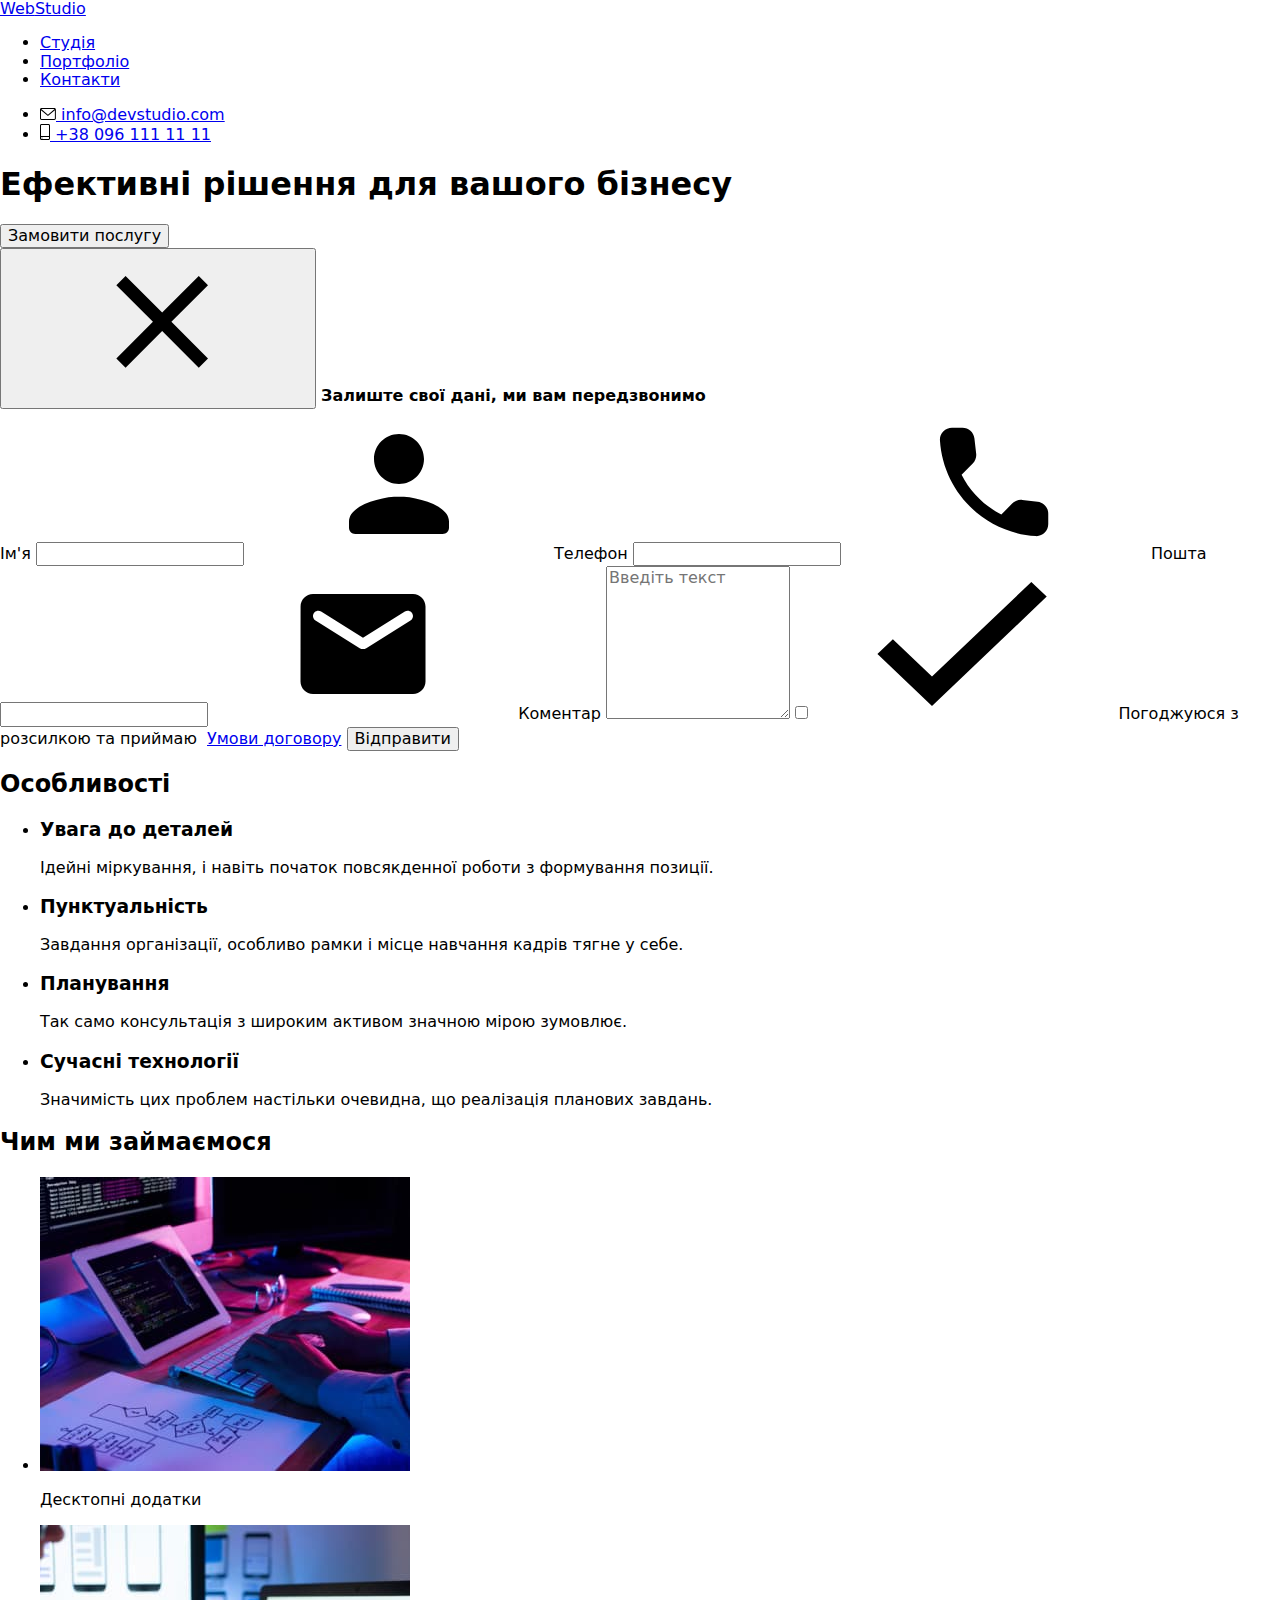
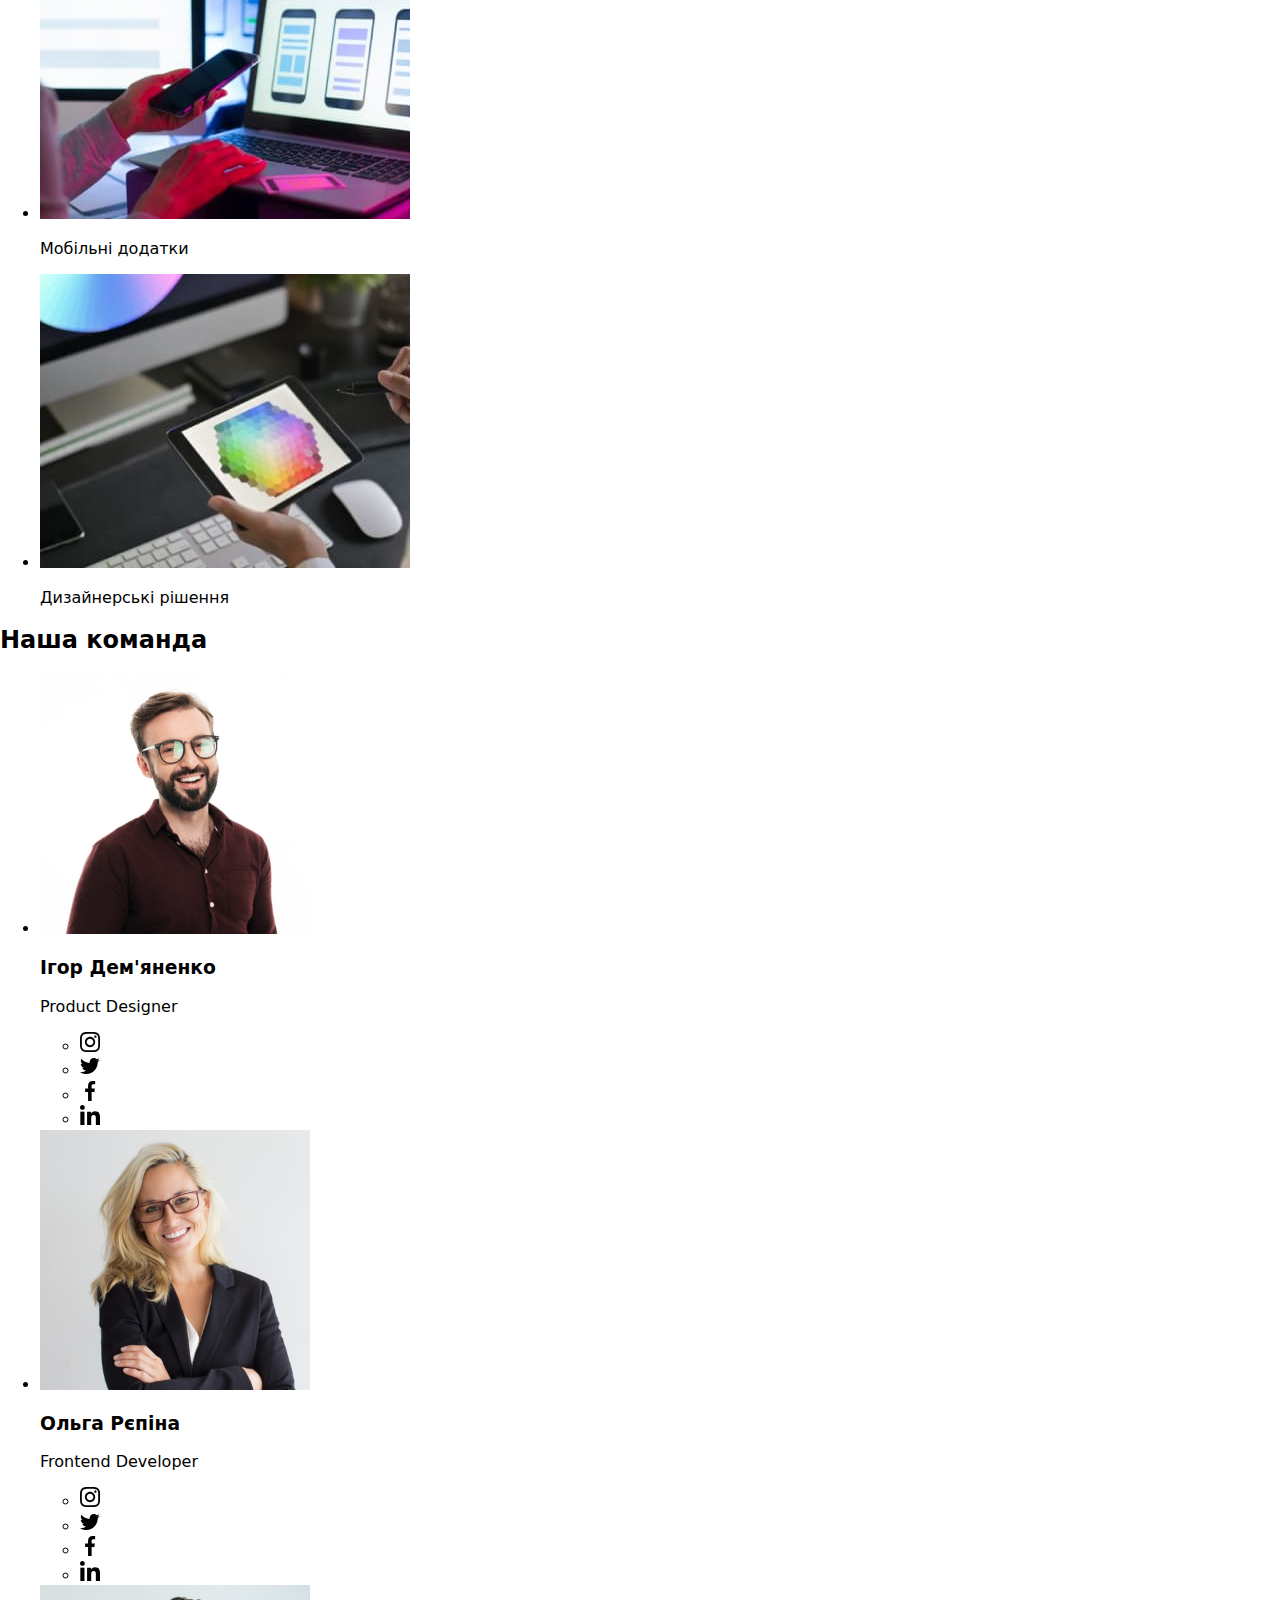
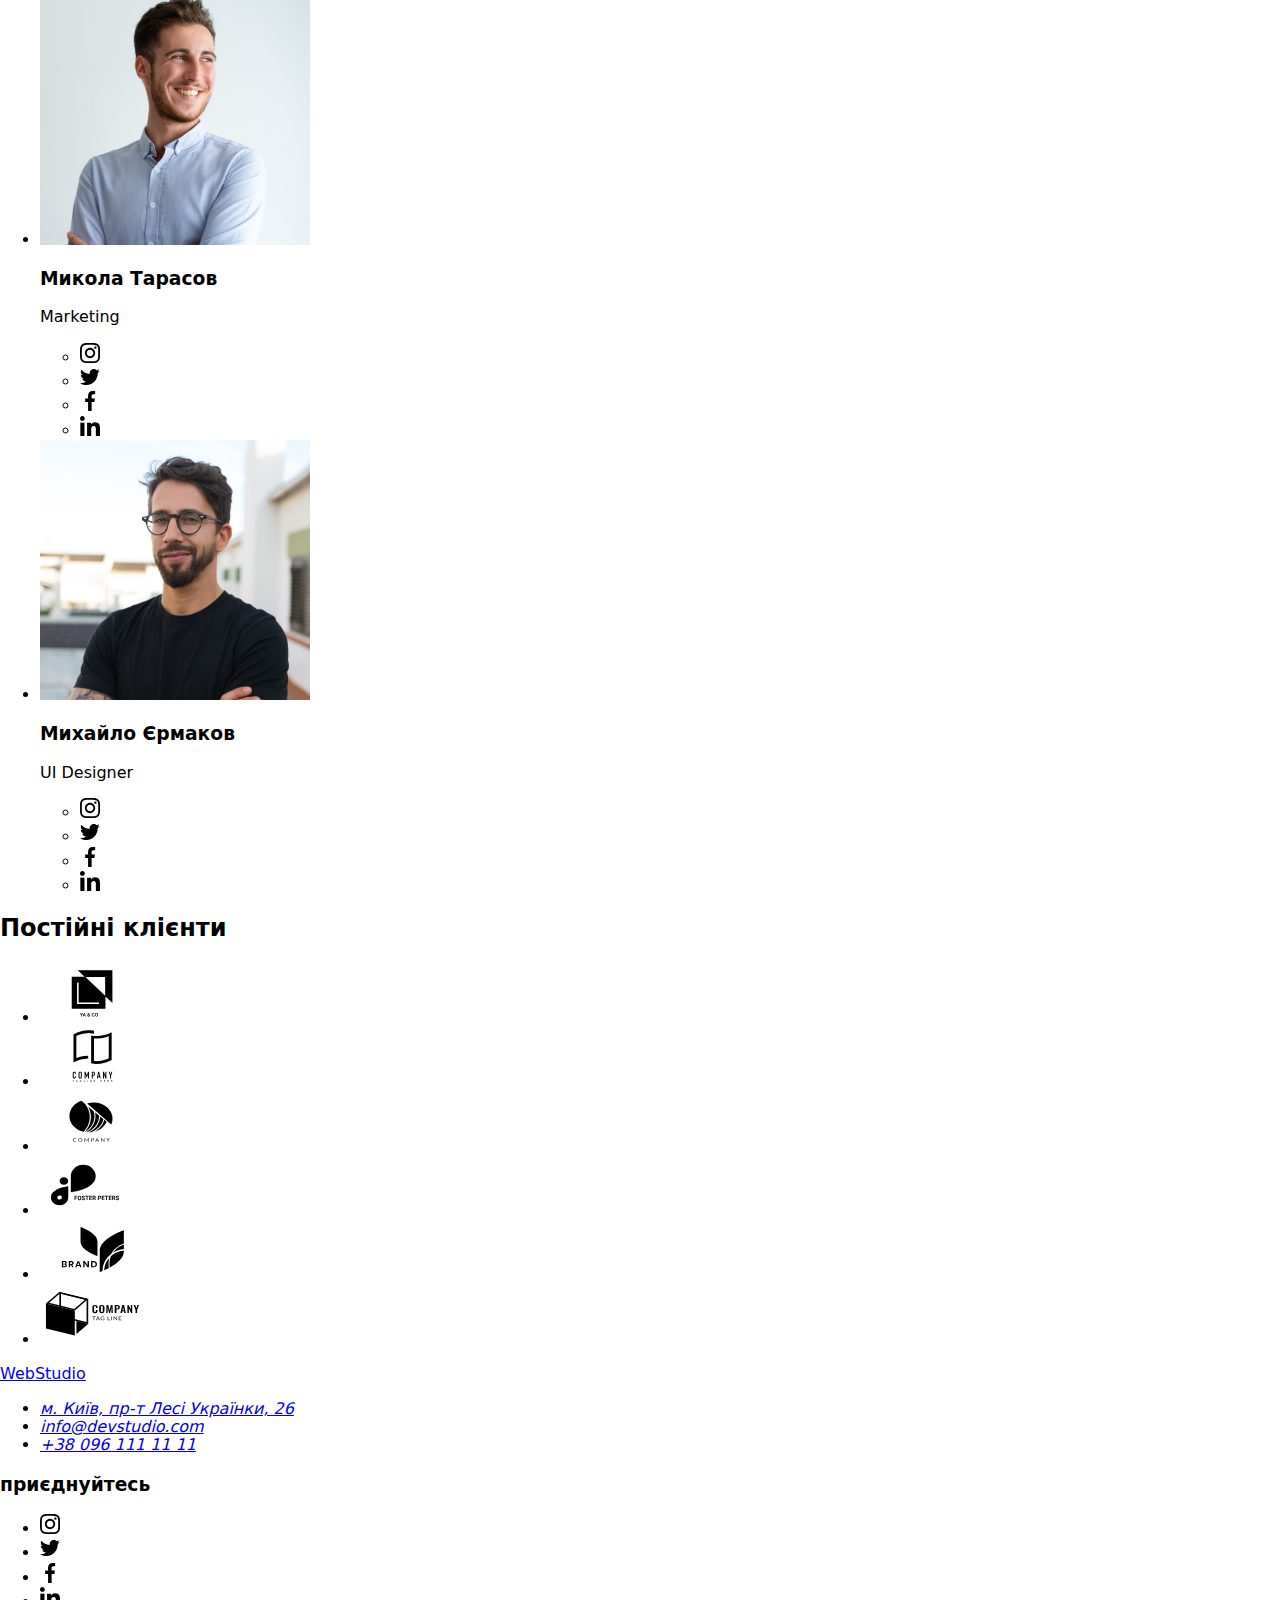
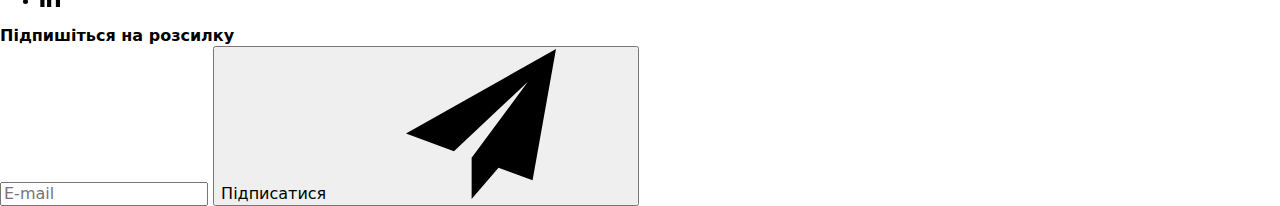
==== commit a74270f8: "summary" ====
--- a/index.html
+++ b/index.html
@@ -13,42 +13,49 @@
       rel="stylesheet"
       href="https://cdnjs.cloudflare.com/ajax/libs/modern-normalize/1.1.0/modern-normalize.min.css"
     />
-    <link rel="stylesheet" href="./CSS/styles.css" />
+    <!-- <link rel="stylesheet" href="./CSS/styles.css" /> -->
+    <link rel="stylesheet" href="./CSS/main.min.css">
   </head>
 
   <body>
     <!--Шапка сайту-->
-    <header class="page-header">
-      <div class="container main-nav">
+    <header class="header">
+      <div class="container header__container">
         <!-- Навігація -->
-        <nav class="header-nav">
+        <nav class="site-nav">
           <a href="./index.html" lang="en" class="logo-header"
-            ><span class="logo-Web">Web</span>Studio</a
+            ><span class="logo__web">Web</span>Studio</a
           >
-          <ul class="site-nav list">
-            <li class="site-nav-item">
-              <a href="./index.html" class="link current">Студія</a>
-            </li>
-            <li class="site-nav-item">
-              <a href="./portfolio.html" class="link">Портфоліо</a>
-            </li>
-            <li class="site-nav-item"><a href="#" class="link">Контакти</a></li>
+          <ul class="site-nav__list list">
+            <li class="site-nav__item">
+              <a
+                href="./index.html"
+                class="site-nav__link site-nav__link--current"
+                >Студія</a
+              >
+            </li>
+            <li class="site-nav__item">
+              <a href="./portfolio.html" class="site-nav__link">Портфоліо</a>
+            </li>
+            <li class="site-nav__item">
+              <a href="#" class="site-nav__link">Контакти</a>
+            </li>
           </ul>
         </nav>
 
         <!-- Контакти -->
         <ul class="contacts-nav list">
-          <li class="contacts-nav-item">
-            <a href="mailto:info@devstudio.com" class="contacts-link link">
-              <svg width="16" height="12" class="envelope-svg">
+          <li class="contacts-nav__item">
+            <a href="mailto:info@devstudio.com" class="contacts-nav__link">
+              <svg width="16" height="12" class="contacts-nav__svg-envelope">
                 <use href="./images/icons.svg#icon-envelope-hover"></use>
               </svg>
               info@devstudio.com
             </a>
           </li>
-          <li class="contacts-nav-item">
-            <a href="tel:+380961111111" class="contacts-link link">
-              <svg width="10" height="16" class="smartphone-svg">
+          <li class="contacts-nav__item">
+            <a href="tel:+380961111111" class="contacts-nav__link">
+              <svg width="10" height="16" class="contacts-nav__svg-smartphone">
                 <use href="./images/icons.svg#icon-smartphone"></use>
               </svg>
               +38 096 111 11 11</a
@@ -61,113 +68,117 @@
     <main>
       <!--Секція hero-->
       <section class="hero">
-        <h1 class="hero-title">Ефективні рішення для вашого бізнесу</h1>
-        <button type="button" class="hero-btn" data-modal-open>
+        <h1 class="hero__title">Ефективні рішення для вашого бізнесу</h1>
+        <button type="button" class="hero__btn" data-modal-open>
           Замовити послугу
         </button>
         <!-- Модалка -->
         <div class="backdrop is-hidden" data-modal>
           <div class="modal">
-            <button type="button" class="btn-close" data-modal-close>
-              <svg class="btn-close-svg">
+            <button type="button" class="modal__btn" data-modal-close>
+              <svg class="modal__svg">
                 <use href="./images/icons.svg#icon-close-black"></use>
               </svg>
             </button>
-            <b class="form-title">Залиште свої дані, ми вам передзвонимо</b>
-            <form class="request-form">
-              <label class="form-field">
-                <span class="form-subtitle">Ім'я</span>
-                <input type="text" class="form-area" name="name" />
-                <svg class="form-svg">
+            <b class="modal__title">Залиште свої дані, ми вам передзвонимо</b>
+
+            <form class="form">
+              <label class="form__field">
+                <span class="form__title">Ім'я</span>
+                <input type="text" class="form__input" name="name" />
+                <svg class="form__svg">
                   <use href="./images/icons.svg#icon-person"></use>
                 </svg>
               </label>
 
-              <label class="form-field">
-                <span class="form-subtitle">Телефон</span>
-                <input type="tel" class="form-area" name="tel" />
-                <svg class="form-svg">
+              <label class="form__field">
+                <span class="form__title">Телефон</span>
+                <input type="tel" class="form__input" name="tel" />
+                <svg class="form__svg">
                   <use href="./images/icons.svg#icon-phone"></use>
                 </svg>
               </label>
 
-              <label class="form-field">
-                <span class="form-subtitle">Пошта</span>
-                <input type="email" class="form-area" name="email" />
-                <svg class="form-svg">
+              <label class="form__field">
+                <span class="form__title">Пошта</span>
+                <input type="email" class="form__input" name="email" />
+                <svg class="form__svg">
                   <use href="./images/icons.svg#icon-email"></use>
                 </svg>
               </label>
 
-              <label class="form-field-comment">
-                <span class="form-subtitle">Коментар</span>
+              <label class="form__comment">
+                <span class="form__title">Коментар</span>
                 <textarea
                   name="comment"
                   rows="8"
                   placeholder="Введіть текст"
-                  class="form-comment"
+                  class="form__textarea"
                 ></textarea>
               </label>
 
-              <label class="form-field-consent">
+              <label class="checkbox">
                 <input
                   type="checkbox"
                   name="checkbox"
-                  class="checkbox"
+                  class="checkbox__input"
                   value="consent"
                 />
-                <svg class="checkbox-svg">
+                <svg class="checkbox__svg">
                   <use href="./images/icons.svg#icon-check"></use>
                 </svg>
 
-                <span class="consent-text"
+                <span class="checkbox__text"
                   >Погоджуюся з розсилкою та приймаю&nbsp;
-                  <a href="#">Умови договору</a>
+                  <a href="#" class="checkbox__link">Умови договору</a>
                 </span>
               </label>
-              <button type="submit" class="form-btn">Відправити</button>
+              <button type="submit" class="form__btn">Відправити</button>
             </form>
           </div>
         </div>
       </section>
 
       <!--Секція особливості-->
-      <section class="section-features">
+      <section class="features">
         <div class="container">
           <h2 class="visually-hidden">Особливості</h2>
-          <ul class="features list">
-            <li class="features-items">
-              <div class="box antenna-icon">
-                <h3 class="features-title">Увага до деталей</h3>
-                <p class="features-descr">
+
+          <ul class="features__list list">
+            <li class="features__item">
+              <div class="features__box features__icon-antenna">
+                <h3 class="features__title">Увага до деталей</h3>
+                <p class="features__descr">
                   Ідейні міркування, і навіть початок повсякденної роботи з
                   формування позиції.
                 </p>
               </div>
             </li>
 
-            <li class="features-items">
-              <div class="box clock-icon">
-                <h3 class="features-title">Пунктуальність</h3>
-                <p class="features-descr">
+            <li class="features__item">
+              <div class="features__box features__icon-clock">
+                <h3 class="features__title">Пунктуальність</h3>
+                <p class="features__descr">
                   Завдання організації, особливо рамки і місце навчання кадрів
                   тягне у себе.
                 </p>
               </div>
             </li>
-            <li class="features-items">
-              <div class="box diagram-icon">
-                <h3 class="features-title">Планування</h3>
-                <p class="features-descr">
+
+            <li class="features__item">
+              <div class="features__box features__icon-diagram">
+                <h3 class="features__title">Планування</h3>
+                <p class="features__descr">
                   Так само консультація з широким активом значною мірою
                   зумовлює.
                 </p>
               </div>
             </li>
-            <li class="features-items">
-              <div class="box astronaut-icon">
-                <h3 class="features-title">Сучасні технології</h3>
-                <p class="features-descr">
+
+            <li class="features__item">
+              <div class="features__box features__icon-astronaut">
+                <h3 class="features__title">Сучасні технології</h3>
+                <p class="features__descr">
                   Значимість цих проблем настільки очевидна, що реалізація
                   планових завдань.
                 </p>
@@ -177,38 +188,38 @@
         </div>
       </section>
       <!--Секція чим ми займаємося-->
-      <section class="section-actions">
+      <section class="actions">
         <div class="container">
           <h2 class="section-title">Чим ми займаємося</h2>
-          <ul class="list actions">
-            <li class="img-actions">
-              <div class="actions-img">
+          <ul class="list actions__list">
+            <li class="actions__item">
+              <div>
                 <img
                   src="./images/desktop_app.jpeg"
                   alt="десктопні додатки"
                   width="370"
                 />
-                <p class="actions-descr">Десктопні додатки</p>
-              </div>
-            </li>
-            <li class="img-actions">
-              <div class="actions-img">
+                <p class="actions__descr">Десктопні додатки</p>
+              </div>
+            </li>
+            <li class="actions__item">
+              <div>
                 <img
                   src="./images/mobile_app.jpeg"
                   alt="мобільні додатки"
                   width="370"
                 />
-                <p class="actions-descr">Мобільні додатки</p>
-              </div>
-            </li>
-            <li class="img-actions">
-              <div class="actions-img">
+                <p class="actions__descr">Мобільні додатки</p>
+              </div>
+            </li>
+            <li class="actions__item">
+              <div>
                 <img
                   src="./images/design_solutions.jpeg"
                   alt="дизайнерські рішення"
                   width="370"
                 />
-                <p class="actions-descr">Дизайнерські рішення</p>
+                <p class="actions__descr">Дизайнерські рішення</p>
               </div>
             </li>
           </ul>
@@ -216,65 +227,65 @@
       </section>
 
       <!--Секція наша команда-->
-      <section class="section-team">
-        <div class="container">
+      <section class="team">
+        <div class="container team__container">
           <h2 class="section-title">Наша команда</h2>
-          <ul class="list team">
-            <li class="team-item">
+          <ul class="list team__list">
+            <li class="team__item">
               <img
                 src="./images/ihor.jpeg"
                 alt="Портрет Ігора Дем'яненко"
                 width="270"
               />
-              <div class="team-text">
-                <h3 class="team-title">Ігор Дем'яненко</h3>
-                <p class="team-descr" lang="en">Product Designer</p>
-
-                <ul class="team-list list">
-                  <li class="team-list-item">
-                    <a
-                      href="#"
-                      target="_blank"
-                      rel="noreferrer noopener"
-                      class="team-link"
-                    >
-                      <svg class="team-icon" width="20" height="20">
+              <div class="team__text">
+                <h3 class="team__title">Ігор Дем'яненко</h3>
+                <p class="team__position" lang="en">Product Designer</p>
+
+                <ul class="social list">
+                  <li class="social__item">
+                    <a
+                      href="#"
+                      target="_blank"
+                      rel="noreferrer noopener"
+                      class="social__link"
+                    >
+                      <svg width="20" height="20">
                         <use href="./images/icons.svg#icon-instagram"></use>
                       </svg>
                     </a>
                   </li>
-                  <li class="team-list-item">
-                    <a
-                      href="#"
-                      target="_blank"
-                      rel="noreferrer noopener"
-                      class="team-link"
-                    >
-                      <svg class="team-icon" width="20" height="20">
+                  <li class="social__item">
+                    <a
+                      href="#"
+                      target="_blank"
+                      rel="noreferrer noopener"
+                      class="social__link"
+                    >
+                      <svg width="20" height="20">
                         <use href="./images/icons.svg#icon-twitter"></use>
                       </svg>
                     </a>
                   </li>
-                  <li class="team-list-item">
-                    <a
-                      href="#"
-                      target="_blank"
-                      rel="noreferrer noopener"
-                      class="team-link"
-                    >
-                      <svg class="team-icon" width="20" height="20">
+                  <li class="social__item">
+                    <a
+                      href="#"
+                      target="_blank"
+                      rel="noreferrer noopener"
+                      class="social__link"
+                    >
+                      <svg width="20" height="20">
                         <use href="./images/icons.svg#icon-facebook"></use>
                       </svg>
                     </a>
                   </li>
-                  <li class="team-list-item">
-                    <a
-                      href="#"
-                      target="_blank"
-                      rel="noreferrer noopener"
-                      class="team-link"
-                    >
-                      <svg class="team-icon" width="20" height="20">
+                  <li class="social__item">
+                    <a
+                      href="#"
+                      target="_blank"
+                      rel="noreferrer noopener"
+                      class="social__link"
+                    >
+                      <svg width="20" height="20">
                         <use href="./images/icons.svg#icon-linkedin"></use>
                       </svg>
                     </a>
@@ -282,60 +293,60 @@
                 </ul>
               </div>
             </li>
-            <li class="team-item">
+            <li class="team__item">
               <img
                 src="./images/olha.jpeg"
                 alt="портрет Ольги Рєпіної"
                 width="270"
               />
-              <div class="team-text">
-                <h3 class="team-title">Ольга Рєпіна</h3>
-                <p class="team-descr" lang="en">Frontend Developer</p>
-                <ul class="team-list list">
-                  <li class="team-list-item">
-                    <a
-                      href="#"
-                      target="_blank"
-                      rel="noreferrer noopener"
-                      class="team-link"
-                    >
-                      <svg class="team-icon" width="20" height="20">
+              <div class="team__text">
+                <h3 class="team__title">Ольга Рєпіна</h3>
+                <p class="team__position" lang="en">Frontend Developer</p>
+                <ul class="social list">
+                  <li class="social__item">
+                    <a
+                      href="#"
+                      target="_blank"
+                      rel="noreferrer noopener"
+                      class="social__link"
+                    >
+                      <svg width="20" height="20">
                         <use href="./images/icons.svg#icon-instagram"></use>
                       </svg>
                     </a>
                   </li>
-                  <li class="team-list-item">
-                    <a
-                      href="#"
-                      target="_blank"
-                      rel="noreferrer noopener"
-                      class="team-link"
-                    >
-                      <svg class="team-icon" width="20" height="20">
+                  <li class="social__item">
+                    <a
+                      href="#"
+                      target="_blank"
+                      rel="noreferrer noopener"
+                      class="social__link"
+                    >
+                      <svg width="20" height="20">
                         <use href="./images/icons.svg#icon-twitter"></use>
                       </svg>
                     </a>
                   </li>
-                  <li class="team-list-item">
-                    <a
-                      href="#"
-                      target="_blank"
-                      rel="noreferrer noopener"
-                      class="team-link"
-                    >
-                      <svg class="team-icon" width="20" height="20">
+                  <li class="social__item">
+                    <a
+                      href="#"
+                      target="_blank"
+                      rel="noreferrer noopener"
+                      class="social__link"
+                    >
+                      <svg width="20" height="20">
                         <use href="./images/icons.svg#icon-facebook"></use>
                       </svg>
                     </a>
                   </li>
-                  <li class="team-list-item">
-                    <a
-                      href="#"
-                      target="_blank"
-                      rel="noreferrer noopener"
-                      class="team-link"
-                    >
-                      <svg class="team-icon" width="20" height="20">
+                  <li class="social__item">
+                    <a
+                      href="#"
+                      target="_blank"
+                      rel="noreferrer noopener"
+                      class="social__link"
+                    >
+                      <svg width="20" height="20">
                         <use href="./images/icons.svg#icon-linkedin"></use>
                       </svg>
                     </a>
@@ -343,60 +354,60 @@
                 </ul>
               </div>
             </li>
-            <li class="team-item">
+            <li class="team__item">
               <img
                 src="./images/mykola.jpeg"
                 alt="портрет Миколи Тарасова"
                 width="270"
               />
-              <div class="team-text">
-                <h3 class="team-title">Микола Тарасов</h3>
-                <p class="team-descr" lang="en">Marketing</p>
-                <ul class="team-list list">
-                  <li class="team-list-item">
-                    <a
-                      href="#"
-                      target="_blank"
-                      rel="noreferrer noopener"
-                      class="team-link"
-                    >
-                      <svg class="team-icon" width="20" height="20">
+              <div class="team__text">
+                <h3 class="team__title">Микола Тарасов</h3>
+                <p class="team__position" lang="en">Marketing</p>
+                <ul class="social list">
+                  <li class="social__item">
+                    <a
+                      href="#"
+                      target="_blank"
+                      rel="noreferrer noopener"
+                      class="social__link"
+                    >
+                      <svg width="20" height="20">
                         <use href="./images/icons.svg#icon-instagram"></use>
                       </svg>
                     </a>
                   </li>
-                  <li class="team-list-item">
-                    <a
-                      href="#"
-                      target="_blank"
-                      rel="noreferrer noopener"
-                      class="team-link"
-                    >
-                      <svg class="team-icon" width="20" height="20">
+                  <li class="social__item">
+                    <a
+                      href="#"
+                      target="_blank"
+                      rel="noreferrer noopener"
+                      class="social__link"
+                    >
+                      <svg width="20" height="20">
                         <use href="./images/icons.svg#icon-twitter"></use>
                       </svg>
                     </a>
                   </li>
-                  <li class="team-list-item">
-                    <a
-                      href="#"
-                      target="_blank"
-                      rel="noreferrer noopener"
-                      class="team-link"
-                    >
-                      <svg class="team-icon" width="20" height="20">
+                  <li class="social__item">
+                    <a
+                      href="#"
+                      target="_blank"
+                      rel="noreferrer noopener"
+                      class="social__link"
+                    >
+                      <svg width="20" height="20">
                         <use href="./images/icons.svg#icon-facebook"></use>
                       </svg>
                     </a>
                   </li>
-                  <li class="team-list-item">
-                    <a
-                      href="#"
-                      target="_blank"
-                      rel="noreferrer noopener"
-                      class="team-link"
-                    >
-                      <svg class="team-icon" width="20" height="20">
+                  <li class="social__item">
+                    <a
+                      href="#"
+                      target="_blank"
+                      rel="noreferrer noopener"
+                      class="social__link"
+                    >
+                      <svg width="20" height="20">
                         <use href="./images/icons.svg#icon-linkedin"></use>
                       </svg>
                     </a>
@@ -404,60 +415,60 @@
                 </ul>
               </div>
             </li>
-            <li class="team-item">
+            <li class="team__item">
               <img
                 src="./images/mykhailo.jpeg"
                 alt="портрет Михайла Єрмакова"
                 width="270"
               />
-              <div class="team-text">
-                <h3 class="team-title">Михайло Єрмаков</h3>
-                <p class="team-descr" lang="en">UI Designer</p>
-                <ul class="team-list list">
-                  <li class="team-list-item">
-                    <a
-                      href="#"
-                      target="_blank"
-                      rel="noreferrer noopener"
-                      class="team-link"
-                    >
-                      <svg class="team-icon" width="20" height="20">
+              <div class="team__text">
+                <h3 class="team__title">Михайло Єрмаков</h3>
+                <p class="team__position" lang="en">UI Designer</p>
+                <ul class="social list">
+                  <li class="social__item">
+                    <a
+                      href="#"
+                      target="_blank"
+                      rel="noreferrer noopener"
+                      class="social__link"
+                    >
+                      <svg width="20" height="20">
                         <use href="./images/icons.svg#icon-instagram"></use>
                       </svg>
                     </a>
                   </li>
-                  <li class="team-list-item">
-                    <a
-                      href="#"
-                      target="_blank"
-                      rel="noreferrer noopener"
-                      class="team-link"
-                    >
-                      <svg class="team-icon" width="20" height="20">
+                  <li class="social__item">
+                    <a
+                      href="#"
+                      target="_blank"
+                      rel="noreferrer noopener"
+                      class="social__link"
+                    >
+                      <svg width="20" height="20">
                         <use href="./images/icons.svg#icon-twitter"></use>
                       </svg>
                     </a>
                   </li>
-                  <li class="team-list-item">
-                    <a
-                      href="#"
-                      target="_blank"
-                      rel="noreferrer noopener"
-                      class="team-link"
-                    >
-                      <svg class="team-icon" width="20" height="20">
+                  <li class="social__item">
+                    <a
+                      href="#"
+                      target="_blank"
+                      rel="noreferrer noopener"
+                      class="social__link"
+                    >
+                      <svg width="20" height="20">
                         <use href="./images/icons.svg#icon-facebook"></use>
                       </svg>
                     </a>
                   </li>
-                  <li class="team-list-item">
-                    <a
-                      href="#"
-                      target="_blank"
-                      rel="noreferrer noopener"
-                      class="team-link"
-                    >
-                      <svg class="team-icon" width="20" height="20">
+                  <li class="social__item">
+                    <a
+                      href="#"
+                      target="_blank"
+                      rel="noreferrer noopener"
+                      class="social__link"
+                    >
+                      <svg width="20" height="20">
                         <use href="./images/icons.svg#icon-linkedin"></use>
                       </svg>
                     </a>
@@ -470,73 +481,73 @@
       </section>
 
       <!--Секція постійні клієнти-->
-      <section class="section-clients">
+      <section class="clients">
         <div class="container">
           <h2 class="section-title">Постійні клієнти</h2>
-          <ul class="clients-list">
-            <li class="client-item">
-              <a
-                href="#"
-                target="_blank"
-                rel="noreferrer noopener"
-                class="client-icon"
-              >
-                <svg width="106" height="60" class="client-svg">
+          <ul class="clients__list">
+            <li class="clients__item">
+              <a
+                href="#"
+                target="_blank"
+                rel="noreferrer noopener"
+                class="clients__icon"
+              >
+                <svg width="106" height="60" class="clients__svg">
                   <use href="./images/icons.svg#icon-company-1"></use>
                 </svg>
               </a>
             </li>
-            <li class="client-item">
-              <a
-                href="#"
-                target="_blank"
-                rel="noreferrer noopener"
-                class="client-icon"
-              >
-                <svg width="106" height="60" class="client-svg">
+            <li class="clients__item">
+              <a
+                href="#"
+                target="_blank"
+                rel="noreferrer noopener"
+                class="clients__icon"
+              >
+                <svg width="106" height="60" class="clients__svg">
                   <use href="./images/icons.svg#icon-company-2"></use>
                 </svg>
               </a>
             </li>
-            <li class="client-item">
-              <a
-                href="#"
-                target="_blank"
-                rel="noreferrer noopener"
-                class="client-icon"
-              >
-                <svg width="106" height="60" class="client-svg">
+            <li class="clients__item">
+              <a
+                href="#"
+                target="_blank"
+                rel="noreferrer noopener"
+                class="clients__icon"
+              >
+                <svg width="106" height="60" class="clients__svg">
                   <use href="./images/icons.svg#icon-company-3"></use>
                 </svg>
               </a>
             </li>
-            <li class="client-item">
-              <a
-                href="#"
-                target="_blank"
-                rel="noreferrer noopener"
-                class="client-icon"
-              >
-                <svg width="106" height="60" class="client-svg">
+            <li class="clients__item">
+              <a
+                href="#"
+                target="_blank"
+                rel="noreferrer noopener"
+                class="clients__icon"
+              >
+                <svg width="106" height="60" class="clients__svg">
                   <use href="./images/icons.svg#icon-company-4"></use>
                 </svg>
               </a>
             </li>
-            <li class="client-item">
-              <a href="#" class="client-icon">
-                <svg width="106" height="60" class="client-svg">
+            <li class="clients__item">
+              <a href="#" class="clients__icon">
+                <svg width="106" height="60" class="clients__svg">
                   <use href="./images/icons.svg#icon-company-5"></use>
                 </svg>
               </a>
             </li>
-            <li class="client-item">
-              <a
-                href="#"
-                target="_blank"
-                rel="noreferrer noopener"
-                class="client-icon"
-              >
-                <svg width="106" height="60" class="client-svg">
+            <li class="clients__item">
+              <a
+                href="#"
+                target="_blank"
+                rel="noreferrer noopener"
+                class="clients__icon"
+              >
+                <svg width="106" height="60" class="clients__svg">
                   <use href="./images/icons.svg#icon-company-6"></use>
                 </svg>
               </a>
@@ -547,32 +558,32 @@
     </main>
 
     <!--ФУТЕР-->
-    <footer class="section-footer">
-      <div class="container footer">
-        <div class="footer-address">
-          <a href="./index.html" lang="en" class="logo-footer">
-            <span class="logo-Web">Web</span
-            ><span class="logo-studio">Studio</span>
+    <footer class="footer">
+      <div class="container footer__container">
+        <div class="footer__address">
+          <a href="./index.html" lang="en" class="logo footer__logo">
+            <span class="logo__web">Web</span
+            ><span class="logo__studio">Studio</span>
           </a>
           <!-- Футер адреса -->
           <address>
-            <ul class="address list">
-              <li class="list-address">
+            <ul class="address__list list">
+              <li class="address__item">
                 <a
                   href="https://goo.gl/maps/CPtrU1FHBa2aNyZL9"
                   target="_blank"
                   rel="noopener noreferrer nofollow"
-                  class="address-map"
+                  class="address__link-map"
                   >м. Київ, пр-т Лесі Українки, 26
                 </a>
               </li>
-              <li class="list-address">
-                <a href="mailto:info@devstudio.com" class="address-contacts">
+              <li class="address__item">
+                <a href="mailto:info@devstudio.com" class="address__link-contacts">
                   info@devstudio.com
                 </a>
               </li>
-              <li class="list-address">
-                <a href="tel:+380961111111" class="address-contacts">
+              <li class="address__item">
+                <a href="tel:+380961111111" class="address__link-contacts">
                   +38 096 111 11 11
                 </a>
               </li>
@@ -582,50 +593,50 @@
 
         <!-- Футер соцмережі -->
         <div class="footer-social">
-          <h3 class="footer-title">приєднуйтесь</h3>
-          <ul class="footer-list list">
-            <li class="footer-list-item">
-              <a
-                href="#"
-                target="_blank"
-                rel="noreferrer noopener"
-                class="footer-link"
+          <h3 class="footer-social__title">приєднуйтесь</h3>
+          <ul class="footer-social__list list">
+            <li class="footer-social__item">
+              <a
+                href="#"
+                target="_blank"
+                rel="noreferrer noopener"
+                class="footer-social__link"
               >
                 <svg class="footer-icon" width="20" height="20">
                   <use href="./images/icons.svg#icon-instagram"></use>
                 </svg>
               </a>
             </li>
-            <li class="footer-list-item">
-              <a
-                href="#"
-                target="_blank"
-                rel="noreferrer noopener"
-                class="footer-link"
+            <li class="footer-social__item">
+              <a
+                href="#"
+                target="_blank"
+                rel="noreferrer noopener"
+                class="footer-social__link"
               >
                 <svg class="footer-icon" width="20" height="20">
                   <use href="./images/icons.svg#icon-twitter"></use>
                 </svg>
               </a>
             </li>
-            <li class="footer-list-item">
-              <a
-                href="#"
-                target="_blank"
-                rel="noreferrer noopener"
-                class="footer-link"
+            <li class="footer-social__item">
+              <a
+                href="#"
+                target="_blank"
+                rel="noreferrer noopener"
+                class="footer-social__link"
               >
                 <svg class="footer-icon" width="20" height="20">
                   <use href="./images/icons.svg#icon-facebook"></use>
                 </svg>
               </a>
             </li>
-            <li class="footer-list-item">
-              <a
-                href="#"
-                target="_blank"
-                rel="noreferrer noopener"
-                class="footer-link"
+            <li class="footer-social__item">
+              <a
+                href="#"
+                target="_blank"
+                rel="noreferrer noopener"
+                class="footer-social__link"
               >
                 <svg class="footer-icon" width="20" height="20">
                   <use href="./images/icons.svg#icon-linkedin"></use>
@@ -635,20 +646,22 @@
           </ul>
         </div>
         <!-- Футер підписка -->
-        <div class="footer-subscription">
-          <b class="footer-title">Підпишіться на розсилку</b>
-          <form class="footer-form">
+        <div class="subscription">
+          <b class="subscription__title footer-social__title"
+            >Підпишіться на розсилку</b
+          >
+          <form>
             <label for="email" class="form-email"></label>
             <input
               type="email"
               name="email"
               placeholder="E-mail"
               id="email"
-              class="form-input"
+              class="subscription__input"
             />
-            <button type="submit" class="footer-btn">
+            <button type="submit" class="subscription__btn">
               Підписатися
-              <svg>
+              <svg class="subscription__svg">
                 <use href="./images/icons.svg#icon-icon"></use>
               </svg>
             </button>
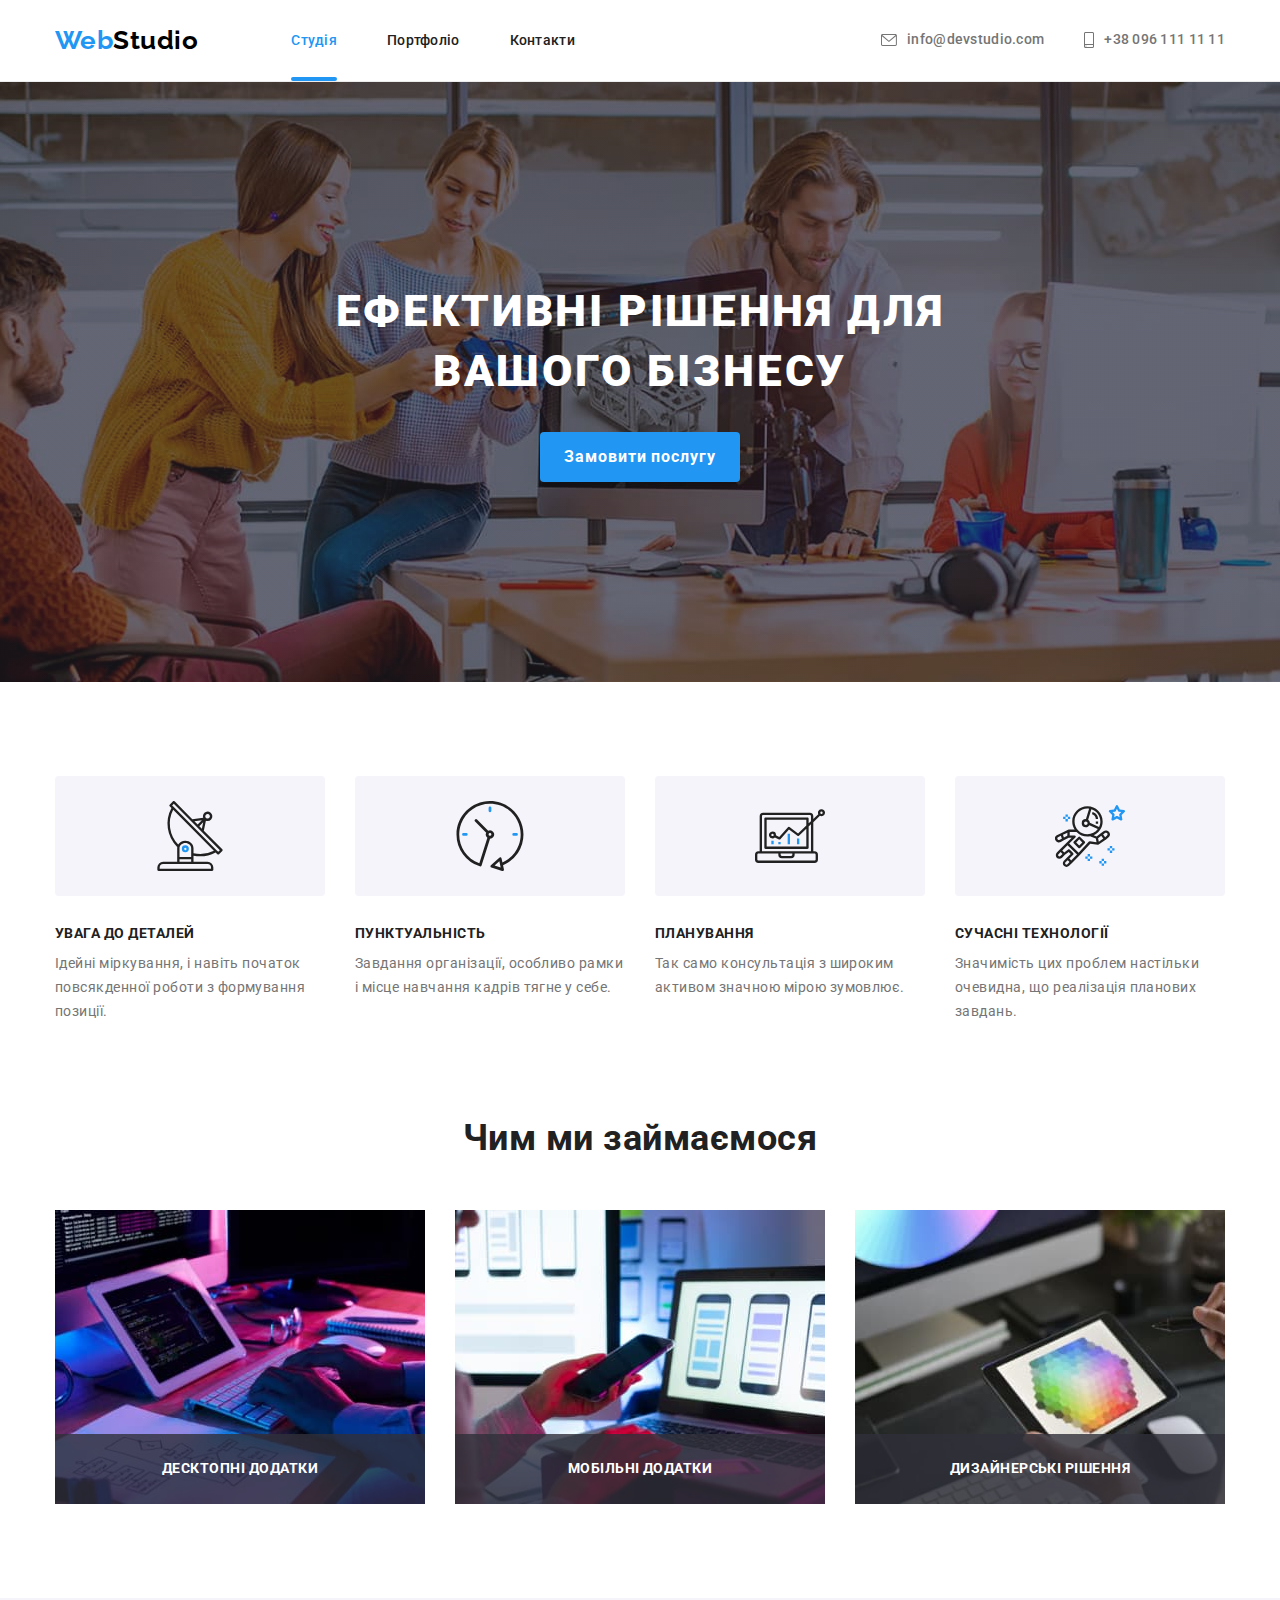
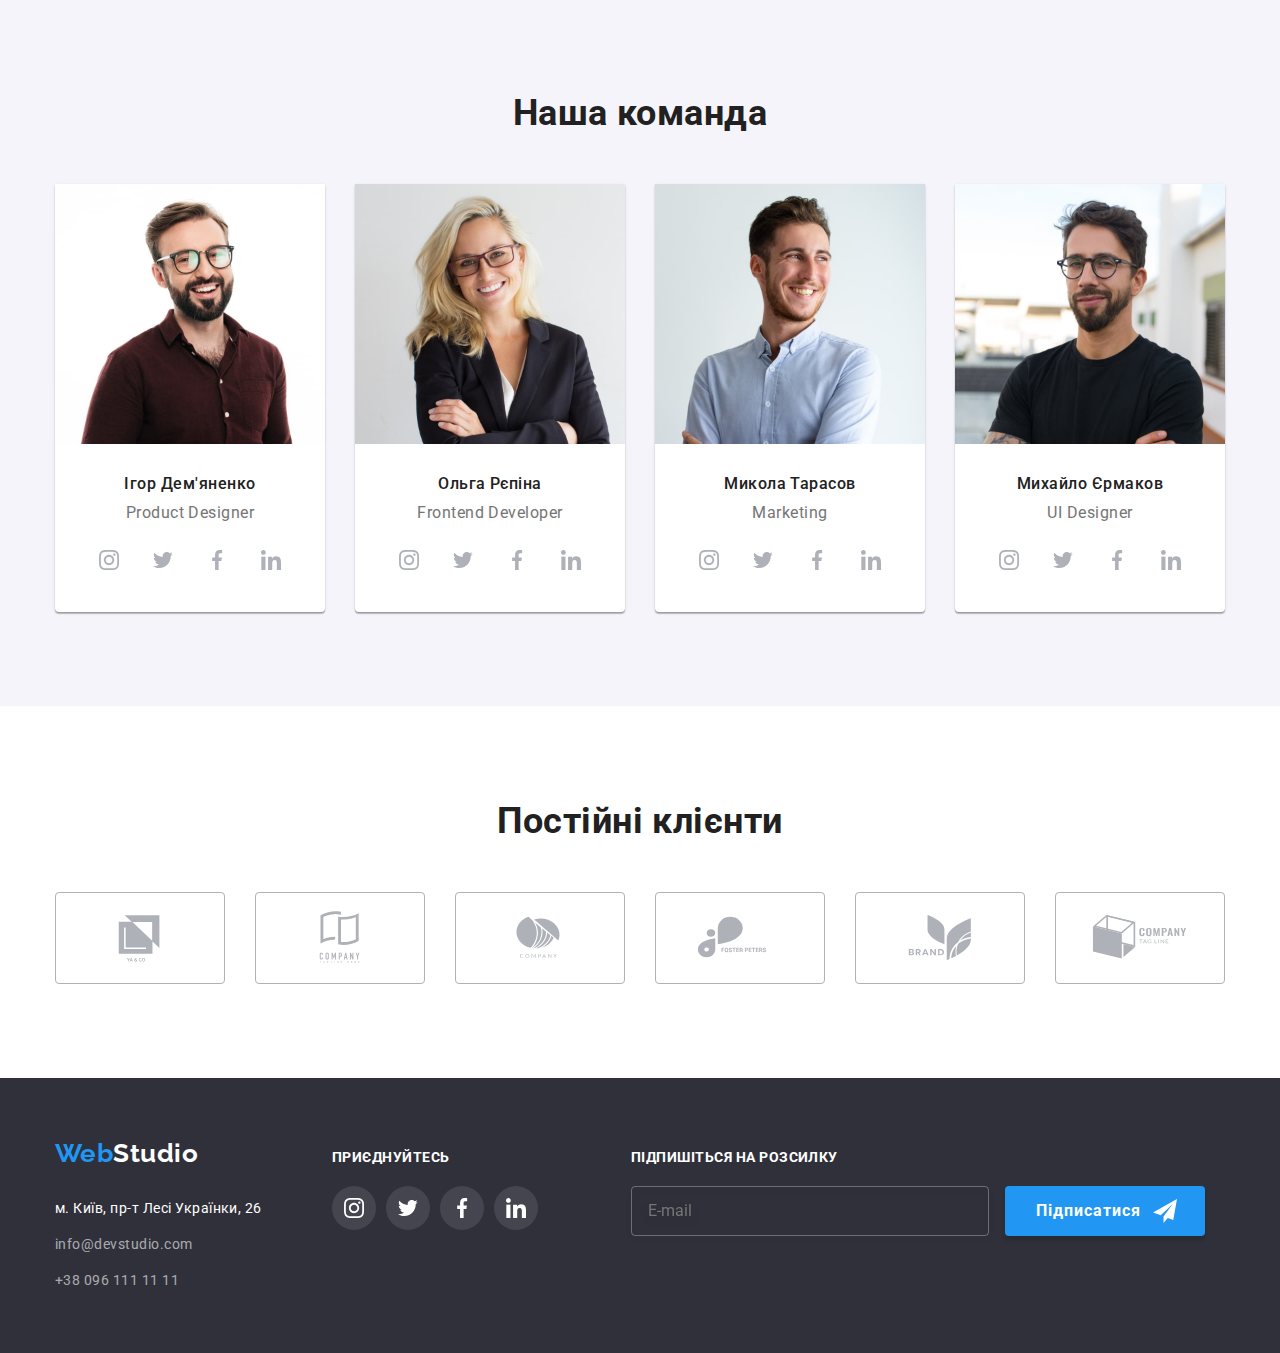
==== commit 698b5497: "summary" ====
--- a/index.html
+++ b/index.html
@@ -13,8 +13,8 @@
       rel="stylesheet"
       href="https://cdnjs.cloudflare.com/ajax/libs/modern-normalize/1.1.0/modern-normalize.min.css"
     />
-    <!-- <link rel="stylesheet" href="./CSS/styles.css" /> -->
-    <link rel="stylesheet" href="./CSS/main.min.css">
+
+    <link rel="stylesheet" href="./css/main.min.css">
   </head>
 
   <body>
--- a/css/main.min.css
+++ b/css/main.min.css
@@ -0,0 +1 @@
+.list{padding:0;margin:0;list-style:none}h1,h2,h3,p{margin-top:0}body{margin:0;font-family:Roboto,system-ui;font-style:normal;font-weight:400;letter-spacing:.03em;color:#757575}img{display:block;max-width:100%;height:auto}a{text-decoration:none;color:inherit}.container{margin-bottom:0;margin-left:auto;margin-right:auto;width:1200px;padding-left:15px;padding-right:15px}.logo-header{margin-right:93px;padding:25px 0;font-family:Raleway,sans-serif;font-weight:700;font-size:26px;line-height:1.19;color:#000}.logo__web{color:#2196f3}.logo__studio{color:#fff}.visually-hidden{position:absolute;white-space:nowrap;width:1px;height:1px;overflow:hidden;border:0;padding:0;clip:rect(0 0 0 0);-webkit-clip-path:inset(50%);clip-path:inset(50%);margin:-1px}.header{border-bottom:1px solid #ececec}.header__container{display:-webkit-box;display:-ms-flexbox;display:flex;margin-top:0;margin-bottom:0}.site-nav{display:-webkit-box;display:-ms-flexbox;display:flex;-webkit-box-align:center;-ms-flex-align:center;align-items:center}.site-nav__list{display:-webkit-box;display:-ms-flexbox;display:flex}.site-nav__item:not(:last-child){margin-right:50px}.site-nav__link{position:relative;padding:32px 0;font-weight:500;font-size:14px;line-height:1.14;letter-spacing:.02em;color:#212121;-webkit-transition:color 250ms cubic-bezier(0.4, 0, 0.2, 1);transition:color 250ms cubic-bezier(0.4, 0, 0.2, 1)}.site-nav__link--current::after{content:"";position:absolute;display:block;width:100%;height:4px;border-radius:2px;bottom:-1px;background-color:#2196f3}.site-nav__link:hover,.site-nav__link:focus{color:#2196f3}.site-nav__link--current{color:#2196f3}.contacts-nav{position:relative;display:-webkit-box;display:-ms-flexbox;display:flex;-webkit-box-align:center;-ms-flex-align:center;align-items:center;margin-left:auto}.contacts-nav__item:not(:last-child){margin-right:40px}.contacts-nav__link{color:#757575;font-weight:500;font-size:14px;line-height:1.14;letter-spacing:.02em;-webkit-transition:color 250ms cubic-bezier(0.4, 0, 0.2, 1);transition:color 250ms cubic-bezier(0.4, 0, 0.2, 1)}.contacts-nav__link:hover,.contacts-nav__link:focus{color:#2196f3}.contacts-nav__link{display:-webkit-inline-box;display:-ms-inline-flexbox;display:inline-flex;-webkit-box-align:center;-ms-flex-align:center;align-items:center;font-weight:500;letter-spacing:.02em;color:#757575;padding-top:32px;padding-bottom:32px;fill:currentColor}.contacts-nav__link:hover,.contacts-nav__link:focus{color:#2196f3}.contacts-nav__svg-envelope{margin-right:10px;width:16px;height:12px}.contacts-nav__svg-smartphone{margin-right:10px;width:10px;height:16px}.hero{padding:200px;max-width:1600px;margin-right:auto;margin-left:auto;background-color:#c4c4c4;text-align:center;background-image:-webkit-gradient(linear, left bottom, left top, from(rgba(47, 48, 58, 0.4)), to(rgba(47, 48, 58, 0.4))),url(../images/hero-bg.jpeg);background-image:linear-gradient(to top, rgba(47, 48, 58, 0.4), rgba(47, 48, 58, 0.4)),url(../images/hero-bg.jpeg);background-repeat:no-repeat;background-position:center;background-size:cover}.hero__title{margin-bottom:30px;margin:auto;max-width:696px;font-weight:900;font-size:44px;line-height:1.36;text-align:center;letter-spacing:.06em;text-transform:uppercase;color:#fff}.hero__btn{margin-top:30px;border-radius:4px;padding:10px 24px;min-width:67px;font-family:Roboto,system-ui;font-weight:700;font-size:16px;line-height:1.88;letter-spacing:.06em;cursor:pointer;-webkit-transition:background-color 250ms cubic-bezier(0.4, 0, 0.2, 1);transition:background-color 250ms cubic-bezier(0.4, 0, 0.2, 1);border:0;border-radius:4px;-webkit-box-shadow:0px 4px 4px rgba(0,0,0,.15);box-shadow:0px 4px 4px rgba(0,0,0,.15);color:#fff;background-color:#2196f3}.hero__btn:hover,.hero__btn:focus{background-color:#188ce8}.modal{position:absolute;top:50%;left:50%;-webkit-transform:translate(-50%, -50%) scale(1);transform:translate(-50%, -50%) scale(1);-webkit-transition:-webkit-transform 250ms cubic-bezier(0.4, 0, 0.2, 1);transition:-webkit-transform 250ms cubic-bezier(0.4, 0, 0.2, 1);transition:transform 250ms cubic-bezier(0.4, 0, 0.2, 1);transition:transform 250ms cubic-bezier(0.4, 0, 0.2, 1), -webkit-transform 250ms cubic-bezier(0.4, 0, 0.2, 1);min-width:528px;min-height:581px;padding:40px;background:#fff}.modal__btn{position:absolute;top:8px;right:8px;width:30px;height:30px;padding:6px;border:1px solid rgba(0,0,0,.1);border-radius:50%;cursor:pointer;background-color:#fff;fill:#000}.modal__btn:hover,.modal__btn:focus{fill:#2196f3}.modal__svg{position:absolute;width:18px;height:18px;top:50%;-webkit-transform:translate(-50%, -50%);transform:translate(-50%, -50%)}.modal__title{display:inline-block;margin-bottom:12px;font-weight:700;font-size:20px;line-height:1.15;text-align:center;letter-spacing:.03em;color:#212121}.backdrop{position:fixed;top:0;left:0;width:100%;height:100%;opacity:1;-webkit-transition:visibility 250ms cubic-bezier(0.4, 0, 0.2, 1),opacity 250ms cubic-bezier(0.4, 0, 0.2, 1);transition:visibility 250ms cubic-bezier(0.4, 0, 0.2, 1),opacity 250ms cubic-bezier(0.4, 0, 0.2, 1);visibility:visible;background-color:rgba(0,0,0,.2)}.backdrop.is-hidden{visibility:hidden;opacity:0;pointer-events:none}.form{display:-webkit-box;display:-ms-flexbox;display:flex;-webkit-box-orient:vertical;-webkit-box-direction:normal;-ms-flex-direction:column;flex-direction:column;-webkit-box-align:start;-ms-flex-align:start;align-items:flex-start}.form__title{margin-bottom:4px;font-size:12px;line-height:1.17;letter-spacing:.01em}.form__input{width:448px;height:40px;padding-left:42px;border:1px solid rgba(33,33,33,.2);border-radius:4px;cursor:pointer}.form__field:focus-within>.form__input,.form__field:focus-within>.form__svg,.form__comment:focus-within>.form__textarea{fill:#2196f3;outline:none;border-color:#2196f3}.form__field{position:relative;display:-webkit-box;display:-ms-flexbox;display:flex;-webkit-box-orient:vertical;-webkit-box-direction:normal;-ms-flex-direction:column;flex-direction:column;-webkit-box-align:start;-ms-flex-align:start;align-items:flex-start;margin-bottom:10px}.form__svg{position:absolute;top:50%;left:15px;width:18px;height:18px}.form__comment{display:-webkit-box;display:-ms-flexbox;display:flex;-webkit-box-orient:vertical;-webkit-box-direction:normal;-ms-flex-direction:column;flex-direction:column;-webkit-box-align:start;-ms-flex-align:start;align-items:flex-start;margin-bottom:20px}.form__textarea{resize:none;width:448px;height:120px;padding:12px 16px;border:1px solid rgba(33,33,33,.2);border-radius:4px}.form__textarea::-webkit-input-placeholder{font-size:12px;line-height:1.17;letter-spacing:.01em;color:rgba(117,117,117,.5)}.form__textarea::-moz-placeholder{font-size:12px;line-height:1.17;letter-spacing:.01em;color:rgba(117,117,117,.5)}.form__textarea:-ms-input-placeholder{font-size:12px;line-height:1.17;letter-spacing:.01em;color:rgba(117,117,117,.5)}.form__textarea::-ms-input-placeholder{font-size:12px;line-height:1.17;letter-spacing:.01em;color:rgba(117,117,117,.5)}.form__textarea::placeholder{font-size:12px;line-height:1.17;letter-spacing:.01em;color:rgba(117,117,117,.5)}.form__btn{padding:10px 52px;min-width:200px;min-height:50px;margin-left:auto;margin-right:auto;-webkit-box-pack:center;-ms-flex-pack:center;justify-content:center;-webkit-box-align:center;-ms-flex-align:center;align-items:center;font-weight:700;font-size:16px;line-height:1.88;letter-spacing:.06em;cursor:pointer;-webkit-transition:background-color 250ms cubic-bezier(0.4, 0, 0.2, 1);transition:background-color 250ms cubic-bezier(0.4, 0, 0.2, 1);border:0;border-radius:4px;-webkit-box-shadow:0px 4px 4px rgba(0,0,0,.15);box-shadow:0px 4px 4px rgba(0,0,0,.15);color:#fff;background-color:#2196f3}.form__btn:hover,.form__btn:focus{background-color:#188ce8}.checkbox{display:-webkit-box;display:-ms-flexbox;display:flex;-webkit-box-pack:center;-ms-flex-pack:center;justify-content:center;-webkit-box-align:center;-ms-flex-align:center;align-items:center;margin-left:auto;margin-right:auto;margin-bottom:30px}.checkbox__text{display:-webkit-box;display:-ms-flexbox;display:flex;-webkit-box-pack:center;-ms-flex-pack:center;justify-content:center;-webkit-box-align:center;-ms-flex-align:center;align-items:center;font-size:14px;line-height:1.71}.checkbox__link{text-decoration:underline;cursor:pointer;color:#2196f3}.checkbox__input{position:absolute;white-space:nowrap;width:1px;height:1px;overflow:hidden;border:0;padding:0;clip:rect(0 0 0 0);-webkit-clip-path:inset(50%);clip-path:inset(50%);margin:-1px;cursor:pointer}.checkbox__svg{width:16px;height:15px;margin-right:8.38px;border:2px solid #212121;border-radius:4px;fill:#fff;-webkit-transition:background-color 250ms cubic-bezier(0.4, 0, 0.2, 1);transition:background-color 250ms cubic-bezier(0.4, 0, 0.2, 1)}.checkbox__input:checked+.checkbox__svg{background-color:#2196f3;border-color:#2196f3}.features{padding:94px 0px}.features .features__list{display:-webkit-box;display:-ms-flexbox;display:flex}.features__item:not(:last-child){margin-right:30px}.features__item{width:270px;margin-left:0}.features__title{margin-bottom:10px;color:#212121;font-weight:700;font-size:14px;line-height:1.14;text-transform:uppercase}.features__descr{margin-bottom:0;font-size:14px;line-height:1.71}.features__box::before{content:"";display:block;width:270px;height:120px;margin-bottom:30px;background-color:#f5f4fa;border-radius:4px;background-repeat:no-repeat;background-position:center}.features__icon-antenna::before{background-image:url(../images/antenna.svg)}.features__icon-clock::before{background-image:url(../images/clock.svg)}.features__icon-diagram::before{background-image:url(../images/diagram.svg)}.features__icon-astronaut::before{background-image:url(../images/astronaut.svg)}.actions{padding-bottom:94px}.actions__list{display:-webkit-box;display:-ms-flexbox;display:flex}.actions__item:not(:last-child){margin-right:30px}.actions__item{position:relative}.actions__descr{position:absolute;bottom:0px;left:0;display:-webkit-box;display:-ms-flexbox;display:flex;margin:0;width:100%;height:70px;font-weight:700;font-size:14px;line-height:1.14;text-transform:uppercase;-webkit-box-pack:center;-ms-flex-pack:center;justify-content:center;-webkit-box-align:center;-ms-flex-align:center;align-items:center;color:#fff;background-color:rgba(47,48,58,.8)}.section-title{margin-bottom:50px;color:#212121;font-weight:700;font-size:36px;line-height:1.17;text-align:center}.team{padding:94px 0;background-color:#f5f4fa}.team__container{margin-bottom:0}.team__list{display:-webkit-box;display:-ms-flexbox;display:flex}.team__text{padding:30px 0}.team__title{margin-bottom:10px;color:#212121;font-weight:500;font-size:16px;line-height:1.19;text-align:center}.team__position{margin-top:0;margin-bottom:0;font-size:16px;line-height:1.19;text-align:center}.team__item{background-color:#fff;-webkit-box-shadow:0px 1px 3px rgba(0,0,0,.12),0px 1px 1px rgba(0,0,0,.14),0px 2px 1px rgba(0,0,0,.2);box-shadow:0px 1px 3px rgba(0,0,0,.12),0px 1px 1px rgba(0,0,0,.14),0px 2px 1px rgba(0,0,0,.2);border-radius:0px 0px 4px 4px}.team__item:not(:last-child){margin-right:30px}.social{display:-webkit-box;display:-ms-flexbox;display:flex;padding:0px;-webkit-box-align:center;-ms-flex-align:center;align-items:center;-webkit-box-pack:center;-ms-flex-pack:center;justify-content:center;gap:10px;margin-top:16px}.social__item{border-radius:50%;border-color:#2196f3}.social__link{padding:0px;margin:0px;display:-webkit-box;display:-ms-flexbox;display:flex;-webkit-box-align:center;-ms-flex-align:center;align-items:center;-webkit-box-pack:center;-ms-flex-pack:center;justify-content:center;width:44px;height:44px;border-radius:50%;-webkit-transition:fill 250ms cubic-bezier(0.4, 0, 0.2, 1),background-color 250ms cubic-bezier(0.4, 0, 0.2, 1);transition:fill 250ms cubic-bezier(0.4, 0, 0.2, 1),background-color 250ms cubic-bezier(0.4, 0, 0.2, 1);fill:#afb1b8}.social__link:hover,.social__link:focus{fill:#fff;background-color:#2196f3}.portfolio{padding:94px 0px 94px}.portfolio__list{display:-webkit-box;display:-ms-flexbox;display:flex;margin-bottom:50px;-webkit-box-pack:center;-ms-flex-pack:center;justify-content:center}.portfolio__item:not(:last-child){margin-right:8px}.portfolio__btn{color:#212121;background-color:#f5f4fa;font-family:Roboto,system-ui;font-weight:500;font-size:16px;line-height:1.62;cursor:pointer;-webkit-transition:color 250ms cubic-bezier(0.4, 0, 0.2, 1),background-color 250ms cubic-bezier(0.4, 0, 0.2, 1),-webkit-box-shadow 250ms cubic-bezier(0.4, 0, 0.2, 1);transition:color 250ms cubic-bezier(0.4, 0, 0.2, 1),background-color 250ms cubic-bezier(0.4, 0, 0.2, 1),-webkit-box-shadow 250ms cubic-bezier(0.4, 0, 0.2, 1);transition:color 250ms cubic-bezier(0.4, 0, 0.2, 1),background-color 250ms cubic-bezier(0.4, 0, 0.2, 1),box-shadow 250ms cubic-bezier(0.4, 0, 0.2, 1);transition:color 250ms cubic-bezier(0.4, 0, 0.2, 1),background-color 250ms cubic-bezier(0.4, 0, 0.2, 1),box-shadow 250ms cubic-bezier(0.4, 0, 0.2, 1),-webkit-box-shadow 250ms cubic-bezier(0.4, 0, 0.2, 1);border-radius:4px;border:0px;padding:6px 22px;min-width:67px}.portfolio__btn:hover,.portfolio__btn:focus{color:#fff;background-color:#2196f3;-webkit-box-shadow:0px 3px 1px rgba(0,0,0,.1),0px 1px 2px rgba(0,0,0,.08),0px 2px 2px rgba(0,0,0,.12);box-shadow:0px 3px 1px rgba(0,0,0,.1),0px 1px 2px rgba(0,0,0,.08),0px 2px 2px rgba(0,0,0,.12)}.card{-ms-flex-wrap:wrap;flex-wrap:wrap;display:-webkit-box;display:-ms-flexbox;display:flex}.card__item:nth-last-child(-n+3){margin-bottom:0}.card__item:nth-child(3n+3){margin-right:0}.card__item{-ms-flex-preferred-size:calc((100% - 60px)/3);flex-basis:calc((100% - 60px)/3);margin-right:30px;margin-bottom:30px}.card__link:hover,.card__link:focus{-webkit-box-shadow:0px 1px 1px rgba(0,0,0,.12),0px 4px 4px rgba(0,0,0,.06),1px 4px 6px rgba(0,0,0,.16);box-shadow:0px 1px 1px rgba(0,0,0,.12),0px 4px 4px rgba(0,0,0,.06),1px 4px 6px rgba(0,0,0,.16)}.card__link{display:block;-ms-flex-wrap:wrap;flex-wrap:wrap;-webkit-transition:-webkit-box-shadow 250ms cubic-bezier(0.4, 0, 0.2, 1);transition:-webkit-box-shadow 250ms cubic-bezier(0.4, 0, 0.2, 1);transition:box-shadow 250ms cubic-bezier(0.4, 0, 0.2, 1);transition:box-shadow 250ms cubic-bezier(0.4, 0, 0.2, 1), -webkit-box-shadow 250ms cubic-bezier(0.4, 0, 0.2, 1)}.card__text{padding:20px 24px;border-left:1px solid #eee;border-bottom:1px solid #eee;border-right:1px solid #eee}.card__title{margin-bottom:4px;color:#212121;font-weight:700;font-size:18px;line-height:2}.card__descr{margin:0;font-size:16px;line-height:1.88;color:#757575}.card__overlay::before{display:inline-block;position:absolute;content:"";width:100%;height:100%;top:100%;opacity:0}.card__link:hover .card__overlay-text{opacity:1;-webkit-transform:translateY(0%);transform:translateY(0%)}.card__overlay{position:relative;opacity:1;overflow:hidden}.card__img{display:block;width:100%}.card__overlay-text{position:absolute;top:0;left:0;width:100%;height:100%;-webkit-transform:translateY(100%);transform:translateY(100%);-webkit-transition:250ms cubic-bezier(0.4, 0, 0.2, 1);transition:250ms cubic-bezier(0.4, 0, 0.2, 1);padding:63px 24px;font-weight:400;font-size:18px;line-height:1.56;opacity:0;margin:0;letter-spacing:.03em;color:#fff;background-color:rgba(33,150,243,.9)}.clients{padding:94px 0px}.clients__list{display:-webkit-box;display:-ms-flexbox;display:flex;padding:0px;margin:0px}.clients__item:not(:last-child){margin-right:30px}.clients__item{width:170px;list-style-type:none;-ms-flex-preferred-size:calc((100% - 150px)/6);flex-basis:calc((100% - 150px)/6)}.clients__icon{display:-webkit-box;display:-ms-flexbox;display:flex;height:92px;-webkit-box-pack:center;-ms-flex-pack:center;justify-content:center;-webkit-box-align:center;-ms-flex-align:center;align-items:center;fill:#afb1b8;-webkit-transition:fill 250ms cubic-bezier(0.4, 0, 0.2, 1),border 250ms cubic-bezier(0.4, 0, 0.2, 1);transition:fill 250ms cubic-bezier(0.4, 0, 0.2, 1),border 250ms cubic-bezier(0.4, 0, 0.2, 1);border:1px solid #afb1b8;border-radius:4px}.clients__icon:hover,.clients__icon:focus{fill:#2196f3;border:1px solid #2196f3}.clients__svg{-webkit-box-pack:center;-ms-flex-pack:center;justify-content:center;margin:0px}.footer{padding-top:60px;padding-bottom:60px;background-color:#2f303a}.footer__container{display:-webkit-box;display:-ms-flexbox;display:flex;-webkit-box-align:baseline;-ms-flex-align:baseline;align-items:baseline}.footer__logo{margin-bottom:28px;font-family:Raleway,sans-serif;font-weight:700;font-size:26px;line-height:1.19;color:#000}.footer__address{display:-webkit-box;display:-ms-flexbox;display:flex;-webkit-box-orient:vertical;-webkit-box-direction:normal;-ms-flex-direction:column;flex-direction:column}.address__list{display:-webkit-box;display:-ms-flexbox;display:flex;-webkit-box-orient:vertical;-webkit-box-direction:normal;-ms-flex-direction:column;flex-direction:column}.address__item:not(:last-child){margin-bottom:12px}.address__link-map{color:#fff;font-style:normal;font-size:14px;line-height:1.71}.address__link-contacts{color:rgba(255,255,255,.6);font-style:normal;font-size:14px;line-height:1.71;-webkit-transition:color 250ms cubic-bezier(0.4, 0, 0.2, 1);transition:color 250ms cubic-bezier(0.4, 0, 0.2, 1)}.address__link-contacts:hover,.address__link-contacts:focus{color:#2196f3}.footer-social{display:-webkit-box;display:-ms-flexbox;display:flex;margin-left:70px;-webkit-box-align:baseline;-ms-flex-align:baseline;align-items:baseline;-webkit-box-orient:vertical;-webkit-box-direction:normal;-ms-flex-direction:column;flex-direction:column;width:206px;height:80px}.footer-social__title{margin:0px;margin-bottom:20px;font-weight:700;font-size:14px;line-height:1.14;text-transform:uppercase;color:#fff}.footer-social__list{gap:10px;display:-webkit-box;display:-ms-flexbox;display:flex;margin:0px;padding:0px;-webkit-box-align:center;-ms-flex-align:center;align-items:center;-webkit-box-pack:center;-ms-flex-pack:center;justify-content:center}.footer-social__item{display:-webkit-box;display:-ms-flexbox;display:flex;border-radius:50%;border-color:#2196f3;-ms-flex-preferred-size:calc((100% - 30px)/4);flex-basis:calc((100% - 30px)/4)}.footer-social__link{margin:0px;padding:0px;display:-webkit-box;display:-ms-flexbox;display:flex;-webkit-box-align:center;-ms-flex-align:center;align-items:center;-webkit-box-pack:center;-ms-flex-pack:center;justify-content:center;width:44px;height:44px;border-radius:50%;-webkit-transition:background-color 250ms cubic-bezier(0.4, 0, 0.2, 1);transition:background-color 250ms cubic-bezier(0.4, 0, 0.2, 1);fill:#fff;background-color:rgba(255,255,255,.1)}.footer-social__link:hover,.footer-social__link:focus{background-color:#2196f3}.subscription{display:-webkit-box;display:-ms-flexbox;display:flex;margin-left:93px;-webkit-box-align:baseline;-ms-flex-align:baseline;align-items:baseline;-webkit-box-orient:vertical;-webkit-box-direction:normal;-ms-flex-direction:column;flex-direction:column;min-width:570px;min-height:86px}.subscription__btn{position:relative;padding:10px 62px 10px 28px;min-width:200px;min-height:50px;margin-left:12px;font-weight:700;font-size:16px;line-height:1.88;letter-spacing:.06em;cursor:pointer;-webkit-transition:background-color 250ms cubic-bezier(0.4, 0, 0.2, 1);transition:background-color 250ms cubic-bezier(0.4, 0, 0.2, 1);border:0;border-radius:4px;-webkit-box-shadow:0px 4px 4px rgba(0,0,0,.15);box-shadow:0px 4px 4px rgba(0,0,0,.15);color:#fff;background-color:#2196f3}.subscription__btn:hover,.subscription__btn:focus{background-color:#188ce8}.subscription__svg{position:absolute;top:25%;right:28px;width:24px;height:24px;fill:#fff}.subscription__input{width:358px;height:50px;padding:0;padding-left:16px;font-size:16px;line-height:1.25;-webkit-box-align:center;-ms-flex-align:center;align-items:center;border:1px solid rgba(255,255,255,.3);-webkit-filter:drop-shadow(0px 4px 4px rgba(0, 0, 0, 0.15));filter:drop-shadow(0px 4px 4px rgba(0, 0, 0, 0.15));border-radius:4px;color:rgba(255,255,255,.6);background-color:rgba(0,0,0,0)}/*# sourceMappingURL=main.min.css.map */